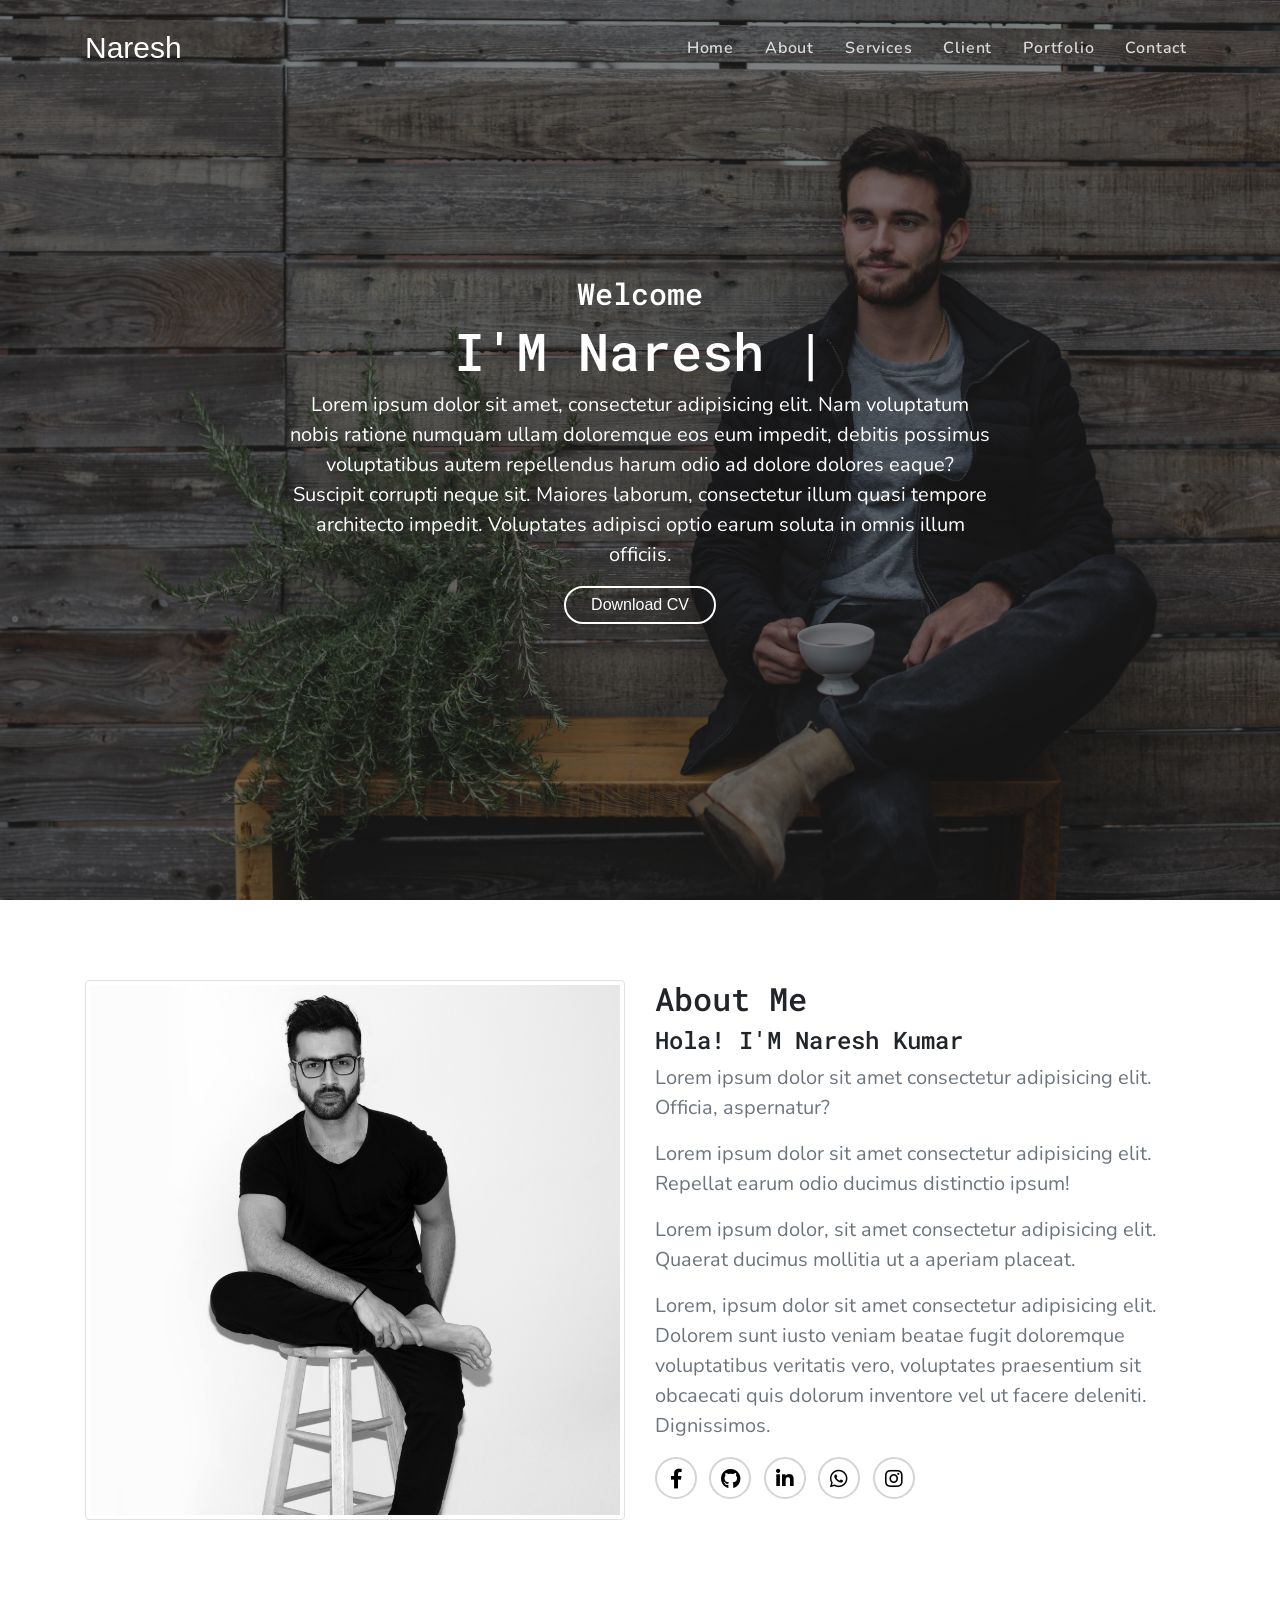
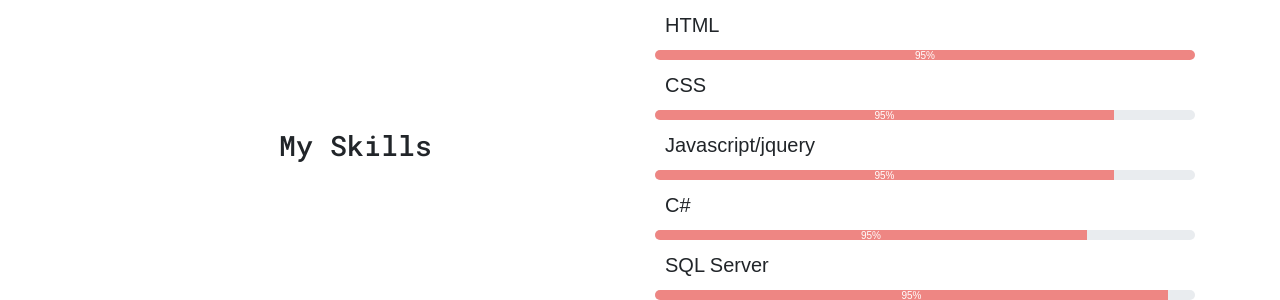
==== index.html @ 31cc8cf1 "Created index css and js added some navbar,content in it" ====
<!DOCTYPE html>
<html lang="en">
<head>
    <meta charset="UTF-8">
    <meta http-equiv="X-UA-Compatible" content="IE=edge">
    <meta name="viewport" content="width=device-width, initial-scale=1.0">
    
    <link rel="stylesheet" href="lib/bootstrap/css/bootstrap.min.css">
    <link rel="icon" href="img/portfolio icon-3.jpg">
    <link rel="stylesheet" href="css/style.css">
    <link rel="stylesheet" href="https://use.fontawesome.com/releases/v5.8.1/css/all.css" integrity="sha384-50oBUHEmvpQ+1lW4y57PTFmhCaXp0ML5d60M1M7uH2+nqUivzIebhndOJK28anvf" crossorigin="anonymous">
    <title>Portfolio-1</title>
</head>
<body>

    <nav class="navbar navbar-expand-md  sticky  fixed-top r-nav">
        <div class="container">
    
          <a class="navbar-brand animated fadeInLeft" href="#">Naresh</a>
          <button class="navbar-toggler" type="button" data-toggle="collapse" data-target="#navbarId" >
            <span><i class="fas fa-bars hamburger"></i></span>
          </button>
    
          <div class="collapse navbar-collapse" id="navbarId">
            <ul class="navbar-nav ml-auto">
              <li class="nav-item animated fadeInRight">
                <a class="nav-link" href="#home">Home <span class="sr-only">(current)</span></a>
              </li>
              <li class="nav-item animated fadeInRight">
                <a class="nav-link" href="#about">About</a>
              </li>
              <li class="nav-item animated fadeInRight">
                <a class="nav-link" href="#services">Services</a>
              </li>
              <li class="nav-item animated fadeInRight">
                <a class="nav-link" href="#testimony">Client</a>
              </li>
              <li class="nav-item animated fadeInRight">
                <a class="nav-link" href="#work">Portfolio</a>
              </li>
              <li class="nav-item animated fadeInRight">
                <a class="nav-link" href="#contact">Contact</a>
              </li>
            </ul>
          </div>
        </div>
      </nav>
<header id="home">
    <div class="container-fluid header-content">
        <div class="row">
            <div class="col text-center">
                <div class="content-box">
                    <h4>Welcome</h4>
                    <h1>I'M <span class="element"></span> </h1>
                    <p>Lorem ipsum dolor sit amet, consectetur adipisicing elit. Nam voluptatum nobis ratione numquam ullam doloremque eos eum impedit, debitis possimus voluptatibus autem repellendus harum odio ad dolore dolores eaque? Suscipit corrupti neque sit. Maiores laborum, consectetur illum quasi tempore architecto impedit. Voluptates adipisci optio earum soluta in omnis illum officiis.</p>
                    <a href="#" class="btn">Download CV</a>
                </div>

            </div>
        </div>
    </div>
</header>

<section class="about r-p" id="about">
    <div class="container">
        <div class="row">
            <div class="col-lg-6">
                <img src="img/profile.jpg" class="img-fluid img-thumbnail" alt="profile picture">
            </div>
            <div class="col-lg-6 mt-5 mt-lg-0">
                <h2>About Me</h2>
                <h4>Hola! I'M <span style="color:#e96f85"></span> Naresh Kumar</h4>
                <p>Lorem ipsum dolor sit amet consectetur adipisicing elit. Officia, aspernatur?</p>
                <p>Lorem ipsum dolor sit amet consectetur adipisicing elit. Repellat earum odio ducimus distinctio ipsum!</p>
                <p>Lorem ipsum dolor, sit amet consectetur adipisicing elit. Quaerat ducimus mollitia ut a aperiam placeat.</p>
                <p>Lorem, ipsum dolor sit amet consectetur adipisicing elit. Dolorem sunt iusto veniam beatae fugit doloremque voluptatibus veritatis vero, voluptates praesentium sit obcaecati quis dolorum inventore vel ut facere deleniti. Dignissimos.</p>
                <div><ul class="list-inline">
                    <li class="list-inline-item"><a href="#"><i class="fab fa-facebook-f"></i></a></li>
                    <li class="list-inline-item"><a href="#"><i class="fab fa-github"></i></a></li>
                    <li class="list-inline-item"><a href="#"><i class="fab fa-linkedin-in"></i></a></li>
                    <li class="list-inline-item"><a href="#"><i class="fab fa-whatsapp"></i></a></li>
                    <li class="list-inline-item"><a href="#"><i class="fab fa-instagram"></i></a></li>
                </ul></div>
            </div>
        </div>
    </div>
</section>

<section class="exp-class" id="exp-id">
    <div class="container">
        <div class="row">
            <div class="col-md-6 d-flex justify-content-center align-items-center">
                <h3 class="">My Skills</h3>
            </div>
            <div class="col-md-6">
                <label>HTML</label>
                <div class="progress">
                    <div class="progress-bar" role="progressbar" style="width:0%;" aria-valuenow="0" aria-valuemin="0" aria-valuemax="100">95%</div>
                </div>
                <label>CSS</label>
                <div class="progress">
                    <div class="progress-bar" role="progressbar" style="width:0%;" aria-valuenow="0" aria-valuemin="0" aria-valuemax="100">95%</div>
                </div>
                <label>Javascript/jquery</label>
                <div class="progress">
                    <div class="progress-bar" role="progressbar" style="width:0%;" aria-valuenow="0" aria-valuemin="0" aria-valuemax="100">95%</div>
                </div>
                <label>C#</label>
                <div class="progress">
                    <div class="progress-bar" role="progressbar" style="width:0%;" aria-valuenow="0" aria-valuemin="0" aria-valuemax="100">95%</div>
                </div>
                <label>SQL Server</label>
                <div class="progress">
                    <div class="progress-bar" role="progressbar" style="width:0%;" aria-valuenow="0" aria-valuemin="0" aria-valuemax="100">95%</div>
                </div>
            </div>
        </div>
    </div>
</section>

    <script src="lib/jquery-3.6.0.min.js"></script>
    <script src="lib/popper.min.js"></script>
    <script src="lib/bootstrap/js/bootstrap.min.js"></script>
    <script src="lib/typed.js"></script>
    <script src="lib/jquery.waypoints.min.js"></script>
    <script src="js/script.js"></script>
</body>
</html>
---- css/style.css ----
/* base rules */
@import url('https://fonts.googleapis.com/css2?family=Nunito:wght@300&family=Press+Start+2P&family=Quicksand:wght@300&family=Roboto+Mono:wght@100;200;400;500&display=swap');

/* universal selector */
* {
  margin: 0;
  padding: 0;
}

h1,
h2,
h3,
h4,
h5,
h6 {
  font-family: 'Roboto Mono', monospace;
}

p {
  font-family: 'Nunito', sans-serif;
  font-size: 20px;
  line-height: 30px;
  color: #6c757d;
}

.r-p{
    padding-top: 80px;
    padding-bottom: 80px;
}


/* Navigation */

nav.r-nav {
  background: transparent;
  padding: 20px 0;
  transition: 0.5s all;
}

nav .navbar-brand {
  font-size: 30px;
  color: white;
}

nav .navbar-nav li a {
  color: rgba(255, 255, 255, 0.8) !important;
  font-size: 16px;
  letter-spacing: 0.05em;
  font-weight: 600;
  font-family: 'Nunito', sans-serif;
}

nav .navbar-nav li{
    margin-left: 15px;
}

nav.r-nav.stickyadd{
    background: #fff !important;
    padding: 15px 0;
    box-shadow: 0 1px 8px 3px rgba(0,0,0,.5);
    transition:.5s all ease-in-out ;
}

nav.stickyadd .navbar-brand{
    color: #000;
    font-size: 40px;
    transition: .5s all;
}

nav.stickyadd .navbar-nav .nav-link{
    color: #000 !important;
}

.navbar .hamburger{
    color:#fff;

}

nav.stickyadd .hamburger{
    color: #000;
}

/* Header Section */

header{
    height: 100vh;
    width: 100%;
    background-image: linear-gradient(rgba(0,0,0,0.5),rgba(0,0,0,.5)),url('../img/background.jpg');
    background-repeat: no-repeat;
    background-size: cover;
    background-position: center;
}

.header-content{
    height: 100vh;
    display: flex;
    flex-direction: column;
    align-items: center;
    justify-content: center;
}

.content-box{
    max-width: 700px;
    color: #fff;

}

.content-box h4{
    font-size: 30px;
}

.content-box h1{
    font-size: 52px;
}

.content-box a{
    color: #fff;
    text-decoration: none;
    border: 2px solid white;
    border-radius: 20px;
    padding: 5px 25px;
}

.content-box a:hover{
    color: #000;
    background: #fff;
    transition: .5s all;
}

.content-box p{
    color: #fff;
}

/* About us */

.about li a{
    color: #000;
    display: inline-block;
    height: 42px;
    width: 42px;
    font-size: 20px;
    border: 2px solid #d4d4d4;
    border-radius: 50%;
    line-height: 40px;
    transition: .5s all;
    text-align: center;
}

.about li a:hover{
    color: #ee8683;
}

/* Experince Section */

.exp-class .progress{
height: 10px;
border-radius: 20px;
font-size: 10px;
}

.progress-bar{
    background-color: #ee8683 !important;
}

.exp-class label{
font-size: 20px;
margin: 10px;
}
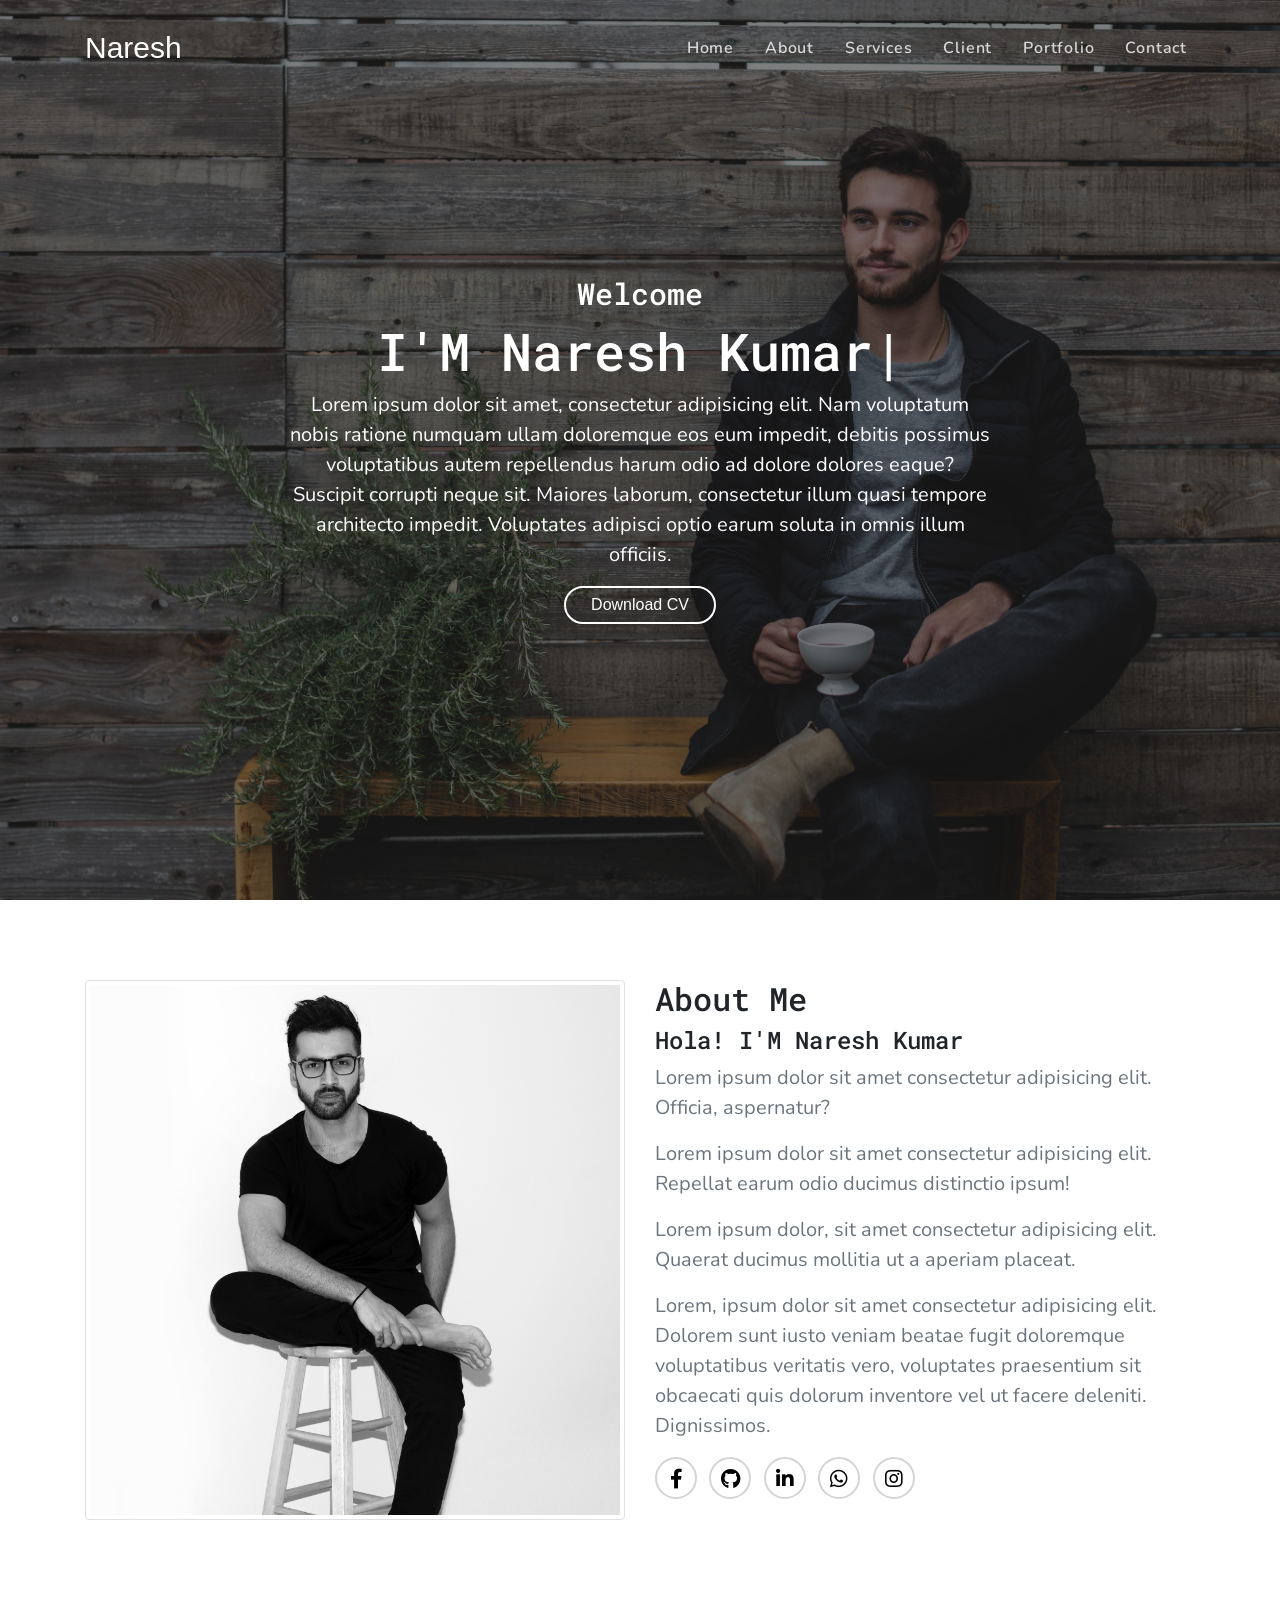
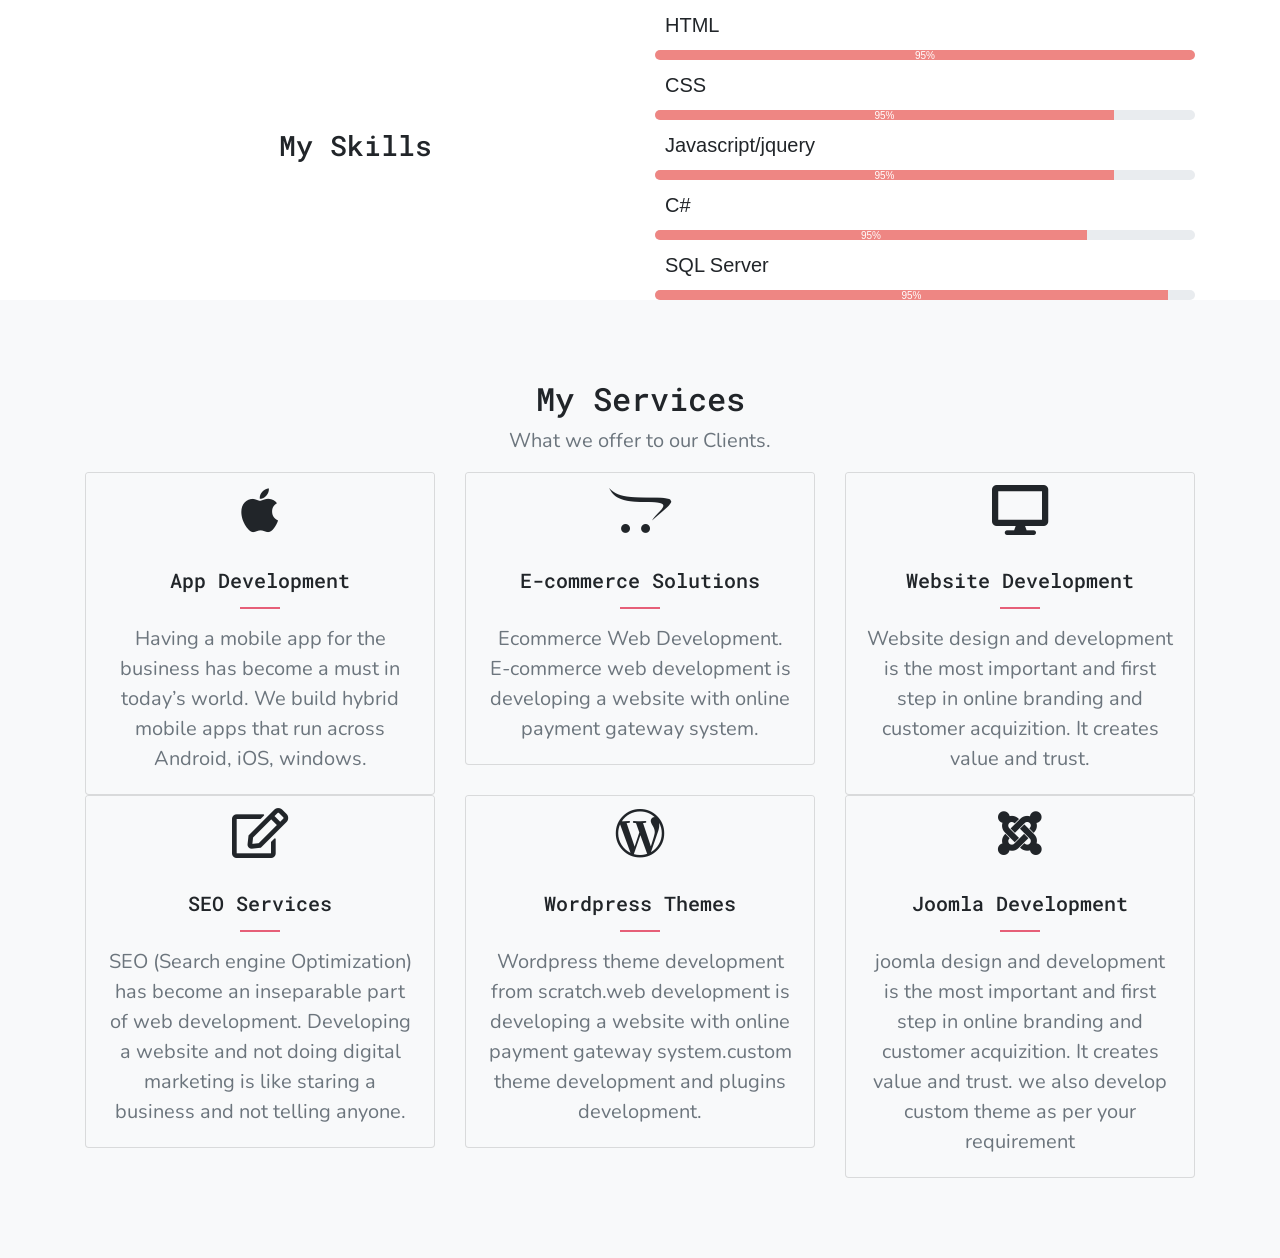
==== commit d92af174: "commiting changes to cards section" ====
--- a/index.html
+++ b/index.html
@@ -118,6 +118,119 @@
     </div>
 </section>
 
+<!-- Services -->
+
+<section class="services-class bg-sec r-p" id="services-id">
+    <div class="container text-center">
+        <div class="row">
+            <div class="col">
+                <div class="col">
+                    <h2>My Services</h2>
+                    <p>What we offer to our Clients.</p>
+                </div>
+            </div>
+        </div>
+
+    <!-- cards -->
+
+        <div class="row">
+            <div class="col-lg-4">
+                <div class="card">
+                    <div class="card-header">
+                        <i class="fab fa-apple"></i>
+                    </div>
+                    <div class="card-body">
+                        <h5 class="card-title">
+                            App Development
+                        </h5>
+                        <div class="service-border"></div>
+                            <p class="card-text">Having a mobile app for the business has become a must in today’s world. We build hybrid mobile apps that run across Android, iOS, windows.</p>
+                        
+                    </div>
+                </div>
+            </div>
+            <div class="col-lg-4">
+                <div class="card">
+                    <div class="card-header">
+                        <i class="fab fa-opencart"></i>
+                    </div>
+                    <div class="card-body">
+                        <h5 class="card-title">
+                            E-commerce Solutions
+                        </h5>
+                        <div class="service-border"></div>
+                            <p class="card-text">Ecommerce Web Development. E-commerce web development is developing a website with online payment gateway system. </p>
+                        
+                    </div>
+                </div>
+            </div>
+            <div class="col-lg-4">
+                <div class="card">
+                    <div class="card-header">
+                        <i class="fas fa-desktop"></i>
+                    </div>
+                    <div class="card-body">
+                        <h5 class="card-title">
+                            Website Development
+                        </h5>
+                        <div class="service-border"></div>
+                            <p class="card-text">Website design and development is the most important and first step in online branding and customer acquizition. It creates value and trust.</p>
+                        
+                    </div>
+                </div>
+            </div>
+        </div>
+
+        <div class="row">
+            <div class="col-lg-4">
+                <div class="card">
+                    <div class="card-header">
+                        <i class="far fa-edit"></i>
+                    </div>
+                    <div class="card-body">
+                        <h5 class="card-title">
+                            SEO Services
+                        </h5>
+                        <div class="service-border"> </div>
+                            <p class="card-text">SEO (Search engine Optimization) has become an inseparable part of web development. Developing a website and not doing digital marketing is like staring a business and not telling anyone.</p>
+                        
+                    </div>
+                </div>
+            </div>
+            <div class="col-lg-4">
+                <div class="card">
+                    <div class="card-header">
+                        <i class="fab fa-wordpress-simple"></i>
+                    </div>
+                    <div class="card-body">
+                        <h5 class="card-title">
+                            Wordpress Themes
+                        </h5>
+                        <div class="service-border"></div>
+                            <p class="card-text">Wordpress theme development from scratch.web development is developing a website with online payment gateway system.custom theme development and plugins development. </p>
+                        
+                    </div>
+                </div>
+            </div>
+            <div class="col-lg-4">
+                <div class="card">
+                    <div class="card-header">
+                        <i class="fab fa-joomla"></i>
+                    </div>
+                    <div class="card-body">
+                        <h5 class="card-title">
+                            Joomla Development
+                        </h5>
+                        <div class="service-border"></div>
+                            <p class="card-text">joomla design and development is the most important and first step in online branding and customer acquizition. It creates value and trust. we also develop custom theme as per your requirement</p>
+                        
+                    </div>
+                </div>
+            </div>
+        </div>
+    </div>
+</section>
+
     <script src="lib/jquery-3.6.0.min.js"></script>
     <script src="lib/popper.min.js"></script>
     <script src="lib/bootstrap/js/bootstrap.min.js"></script>
--- a/css/style.css
+++ b/css/style.css
@@ -26,6 +26,10 @@
 .r-p{
     padding-top: 80px;
     padding-bottom: 80px;
+}
+
+.bg-sec{
+    background: #f8f9fa;
 }
 
 
@@ -165,4 +169,25 @@
 .exp-class label{
 font-size: 20px;
 margin: 10px;
+}
+
+/* Service Section */
+
+.card,.card-header{
+    background-color: #f8f9fa !important;
+}
+
+.card-header{
+    border: none !important;
+}
+
+.services-class .card-header i{
+font-size: 50px;
+}
+
+.service-border{
+    height: 2px;
+    width: 40px;
+    margin: 15px auto;
+    background: #e65f78;
 }
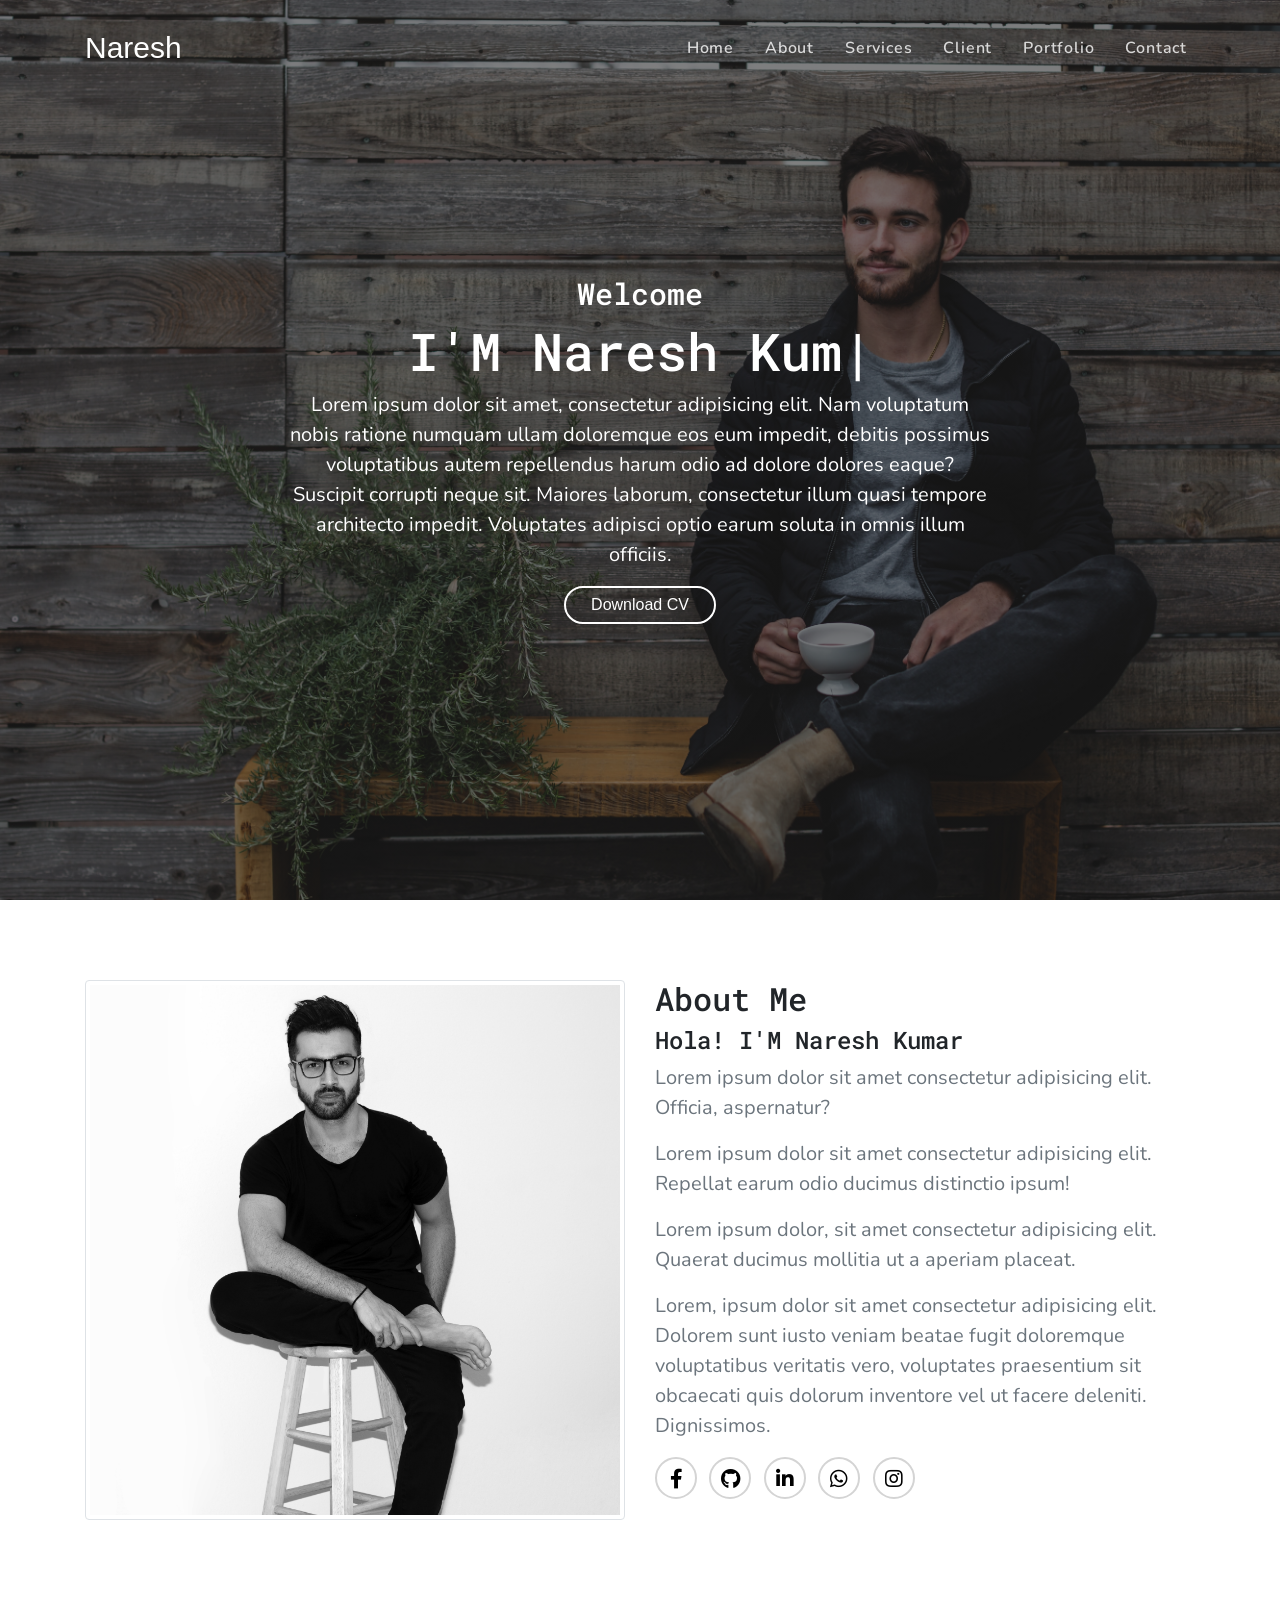
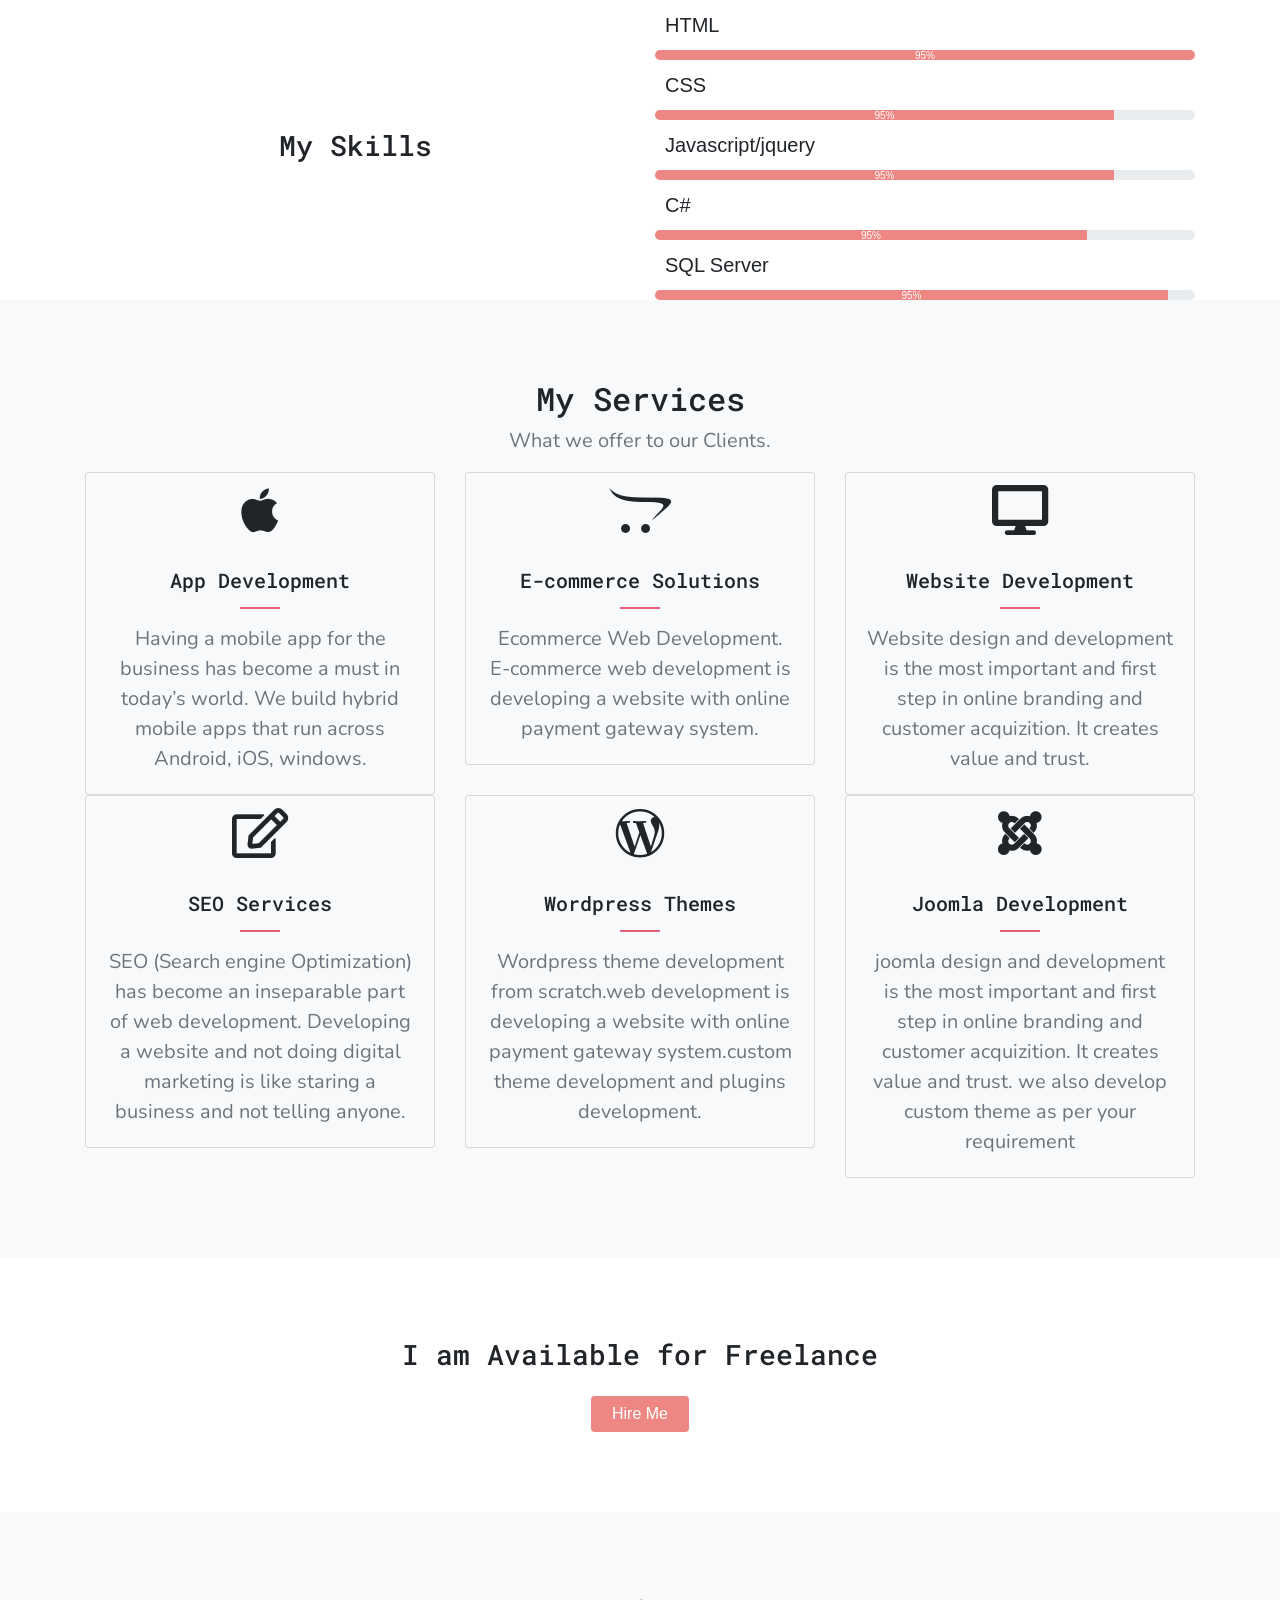
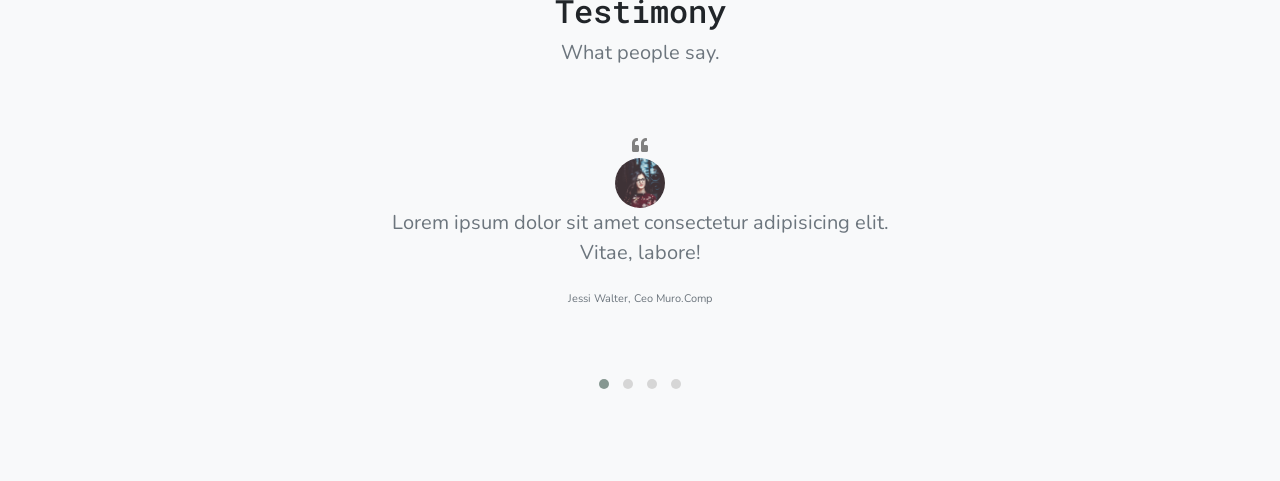
==== commit d4e6e1dd: "finished Testimonial Section" ====
--- a/index.html
+++ b/index.html
@@ -6,6 +6,8 @@
     <meta name="viewport" content="width=device-width, initial-scale=1.0">
     
     <link rel="stylesheet" href="lib/bootstrap/css/bootstrap.min.css">
+    <link rel="stylesheet" href="lib/owl.carousel.min.css">
+    <link rel="stylesheet" href="lib/owl.theme.default.min.css">
     <link rel="icon" href="img/portfolio icon-3.jpg">
     <link rel="stylesheet" href="css/style.css">
     <link rel="stylesheet" href="https://use.fontawesome.com/releases/v5.8.1/css/all.css" integrity="sha384-50oBUHEmvpQ+1lW4y57PTFmhCaXp0ML5d60M1M7uH2+nqUivzIebhndOJK28anvf" crossorigin="anonymous">
@@ -231,11 +233,85 @@
     </div>
 </section>
 
+<!-- Hire me..! -->
+
+ <section class="hire-me r-p" id="hire-id">
+     <div class="container text-center">
+         <div class="row">
+             <div class="col">
+                 <h3 class="mb-4">I am Available for Freelance</h3>
+                 <a href="#" class="btn r-btn">Hire Me</a>
+             </div>
+         </div>
+     </div>
+ </section>
+
+<!-- Testimony Section -->
+
+<section class="testimony-class r-p bg-sec" id="testimony-id">
+<div class="container text-center">
+    <div class="row">
+        <div class="col">
+            <h2>Testimony</h2>
+            <p>What people say.</p>
+        </div>
+    </div>
+    <div class="row">
+        <div class="col">
+            <div class="owl-carousel owl-theme">
+                <div class="item">
+                    <div class="text-center test-item">
+                        <i class="fas fa-quote-left"></i>
+                        <div class=""><img src="img/t1.jpg"
+                            class="mx-auto rounded-circle test-img" alt=""></div>
+                            <p class="text-muted">Lorem ipsum dolor sit amet consectetur adipisicing elit. Vitae, labore!</p>
+                            <p class="test-name">Jessi Walter, Ceo Muro.Comp</p>
+                    </div>
+                </div>
+
+                <div class="item">
+                    <div class="text-center test-item">
+                        <i class="fas fa-quote-left"></i>
+                        <div class=""><img src="img/t2.jpg"
+                            class="mx-auto rounded-circle test-img" alt=""></div>
+                            <p class="text-muted">Lorem ipsum dolor sit amet consectetur adipisicing elit. Vitae, labore!</p>
+                            <p class="test-name">Jessi Walter, Ceo Muro.Comp</p>
+                    </div>
+                </div>
+
+                <div class="item">
+                    <div class="text-center test-item">
+                        <i class="fas fa-quote-left"></i>
+                        <div class=""><img src="img/t3.jpeg"
+                            class="mx-auto rounded-circle test-img" alt=""></div>
+                            <p class="text-muted">Lorem ipsum dolor sit amet consectetur adipisicing elit. Vitae, labore!</p>
+                            <p class="test-name">Jessi Walter, Ceo Muro.Comp</p>
+                    </div>
+                </div>
+
+                <div class="item">
+                    <div class="text-center test-item">
+                        <i class="fas fa-quote-left"></i>
+                        <div class=""><img src="img/t4.jpg"
+                            class="mx-auto rounded-circle test-img" alt=""></div>
+                            <p class="text-muted">Lorem ipsum dolor sit amet consectetur adipisicing elit. Vitae, labore!</p>
+                            <p class="test-name">Jessi Walter, Ceo Muro.Comp</p>
+                    </div>
+                </div>
+            </div>
+        </div>
+    </div>
+</div>
+</section>
+
+<!-- js and Jquery section -->
     <script src="lib/jquery-3.6.0.min.js"></script>
     <script src="lib/popper.min.js"></script>
     <script src="lib/bootstrap/js/bootstrap.min.js"></script>
     <script src="lib/typed.js"></script>
+    <script src="lib/owl.carousel.min.js"></script>
     <script src="lib/jquery.waypoints.min.js"></script>
+    <script src="lib/jquery.filterizr.min.js"></script>
     <script src="js/script.js"></script>
 </body>
 </html>
--- a/css/style.css
+++ b/css/style.css
@@ -23,15 +23,20 @@
   color: #6c757d;
 }
 
-.r-p{
-    padding-top: 80px;
-    padding-bottom: 80px;
-}
-
-.bg-sec{
-    background: #f8f9fa;
-}
-
+.r-p {
+  padding-top: 80px;
+  padding-bottom: 80px;
+}
+
+.bg-sec {
+  background: #f8f9fa;
+}
+
+.r-btn {
+  padding: 5px 20px;
+  background-color: #ee8683 !important;
+  color: white !important;
+}
 
 /* Navigation */
 
@@ -54,140 +59,167 @@
   font-family: 'Nunito', sans-serif;
 }
 
-nav .navbar-nav li{
-    margin-left: 15px;
-}
-
-nav.r-nav.stickyadd{
-    background: #fff !important;
-    padding: 15px 0;
-    box-shadow: 0 1px 8px 3px rgba(0,0,0,.5);
-    transition:.5s all ease-in-out ;
-}
-
-nav.stickyadd .navbar-brand{
-    color: #000;
-    font-size: 40px;
-    transition: .5s all;
-}
-
-nav.stickyadd .navbar-nav .nav-link{
-    color: #000 !important;
-}
-
-.navbar .hamburger{
-    color:#fff;
-
-}
-
-nav.stickyadd .hamburger{
-    color: #000;
+nav .navbar-nav li {
+  margin-left: 15px;
+}
+
+nav.r-nav.stickyadd {
+  background: #fff !important;
+  padding: 15px 0;
+  box-shadow: 0 1px 8px 3px rgba(0, 0, 0, 0.5);
+  transition: 0.5s all ease-in-out;
+}
+
+nav.stickyadd .navbar-brand {
+  color: #000;
+  font-size: 40px;
+  transition: 0.5s all;
+}
+
+nav.stickyadd .navbar-nav .nav-link {
+  color: #000 !important;
+}
+
+.navbar .hamburger {
+  color: #fff;
+}
+
+nav.stickyadd .hamburger {
+  color: #000;
 }
 
 /* Header Section */
 
-header{
-    height: 100vh;
-    width: 100%;
-    background-image: linear-gradient(rgba(0,0,0,0.5),rgba(0,0,0,.5)),url('../img/background.jpg');
-    background-repeat: no-repeat;
-    background-size: cover;
-    background-position: center;
-}
-
-.header-content{
-    height: 100vh;
-    display: flex;
-    flex-direction: column;
-    align-items: center;
-    justify-content: center;
-}
-
-.content-box{
-    max-width: 700px;
-    color: #fff;
-
-}
-
-.content-box h4{
-    font-size: 30px;
-}
-
-.content-box h1{
-    font-size: 52px;
-}
-
-.content-box a{
-    color: #fff;
-    text-decoration: none;
-    border: 2px solid white;
-    border-radius: 20px;
-    padding: 5px 25px;
-}
-
-.content-box a:hover{
-    color: #000;
-    background: #fff;
-    transition: .5s all;
-}
-
-.content-box p{
-    color: #fff;
+header {
+  height: 100vh;
+  width: 100%;
+  background-image: linear-gradient(rgba(0, 0, 0, 0.5), rgba(0, 0, 0, 0.5)),
+    url('../img/background.jpg');
+  background-repeat: no-repeat;
+  background-size: cover;
+  background-position: center;
+}
+
+.header-content {
+  height: 100vh;
+  display: flex;
+  flex-direction: column;
+  align-items: center;
+  justify-content: center;
+}
+
+.content-box {
+  max-width: 700px;
+  color: #fff;
+}
+
+.content-box h4 {
+  font-size: 30px;
+}
+
+.content-box h1 {
+  font-size: 52px;
+}
+
+.content-box a {
+  color: #fff;
+  text-decoration: none;
+  border: 2px solid white;
+  border-radius: 20px;
+  padding: 5px 25px;
+}
+
+.content-box a:hover {
+  color: #000;
+  background: #fff;
+  transition: 0.5s all;
+}
+
+.content-box p {
+  color: #fff;
 }
 
 /* About us */
 
-.about li a{
-    color: #000;
-    display: inline-block;
-    height: 42px;
-    width: 42px;
-    font-size: 20px;
-    border: 2px solid #d4d4d4;
-    border-radius: 50%;
-    line-height: 40px;
-    transition: .5s all;
-    text-align: center;
-}
-
-.about li a:hover{
-    color: #ee8683;
+.about li a {
+  color: #000;
+  display: inline-block;
+  height: 42px;
+  width: 42px;
+  font-size: 20px;
+  border: 2px solid #d4d4d4;
+  border-radius: 50%;
+  line-height: 40px;
+  transition: 0.5s all;
+  text-align: center;
+}
+
+.about li a:hover {
+  color: #ee8683;
 }
 
 /* Experince Section */
 
-.exp-class .progress{
-height: 10px;
-border-radius: 20px;
-font-size: 10px;
-}
-
-.progress-bar{
-    background-color: #ee8683 !important;
-}
-
-.exp-class label{
-font-size: 20px;
-margin: 10px;
+.exp-class .progress {
+  height: 10px;
+  border-radius: 20px;
+  font-size: 10px;
+}
+
+.progress-bar {
+  background-color: #ee8683 !important;
+}
+
+.exp-class label {
+  font-size: 20px;
+  margin: 10px;
 }
 
 /* Service Section */
 
-.card,.card-header{
-    background-color: #f8f9fa !important;
-}
-
-.card-header{
-    border: none !important;
-}
-
-.services-class .card-header i{
-font-size: 50px;
-}
-
-.service-border{
-    height: 2px;
-    width: 40px;
-    margin: 15px auto;
-    background: #e65f78;
-}+.card,
+.card-header {
+  background-color: #f8f9fa !important;
+}
+
+.card-header {
+  border: none !important;
+}
+
+.services-class .card-header i {
+  font-size: 50px;
+}
+
+.service-border {
+  height: 2px;
+  width: 40px;
+  margin: 15px auto;
+  background: #e65f78;
+}
+
+/* Testimony */
+
+.testimony-class .test-item {
+  max-width: 500px;
+  margin: 50px auto;
+}
+
+.testimony-class .test-item .test-img {
+  width: 50px;
+  height: 50px;
+  object-fit: cover;
+}
+
+.testimony-class .test-item i {
+  color: grey;
+}
+
+.test-item p.test-name {
+  font-size: 11px;
+}
+
+.owl-carousel .owl-nav button.owl-next,
+.owl-carousel .owl-nav button.owl-prev,
+.owl-carousel button.owl-dot {
+  outline: none;
+}
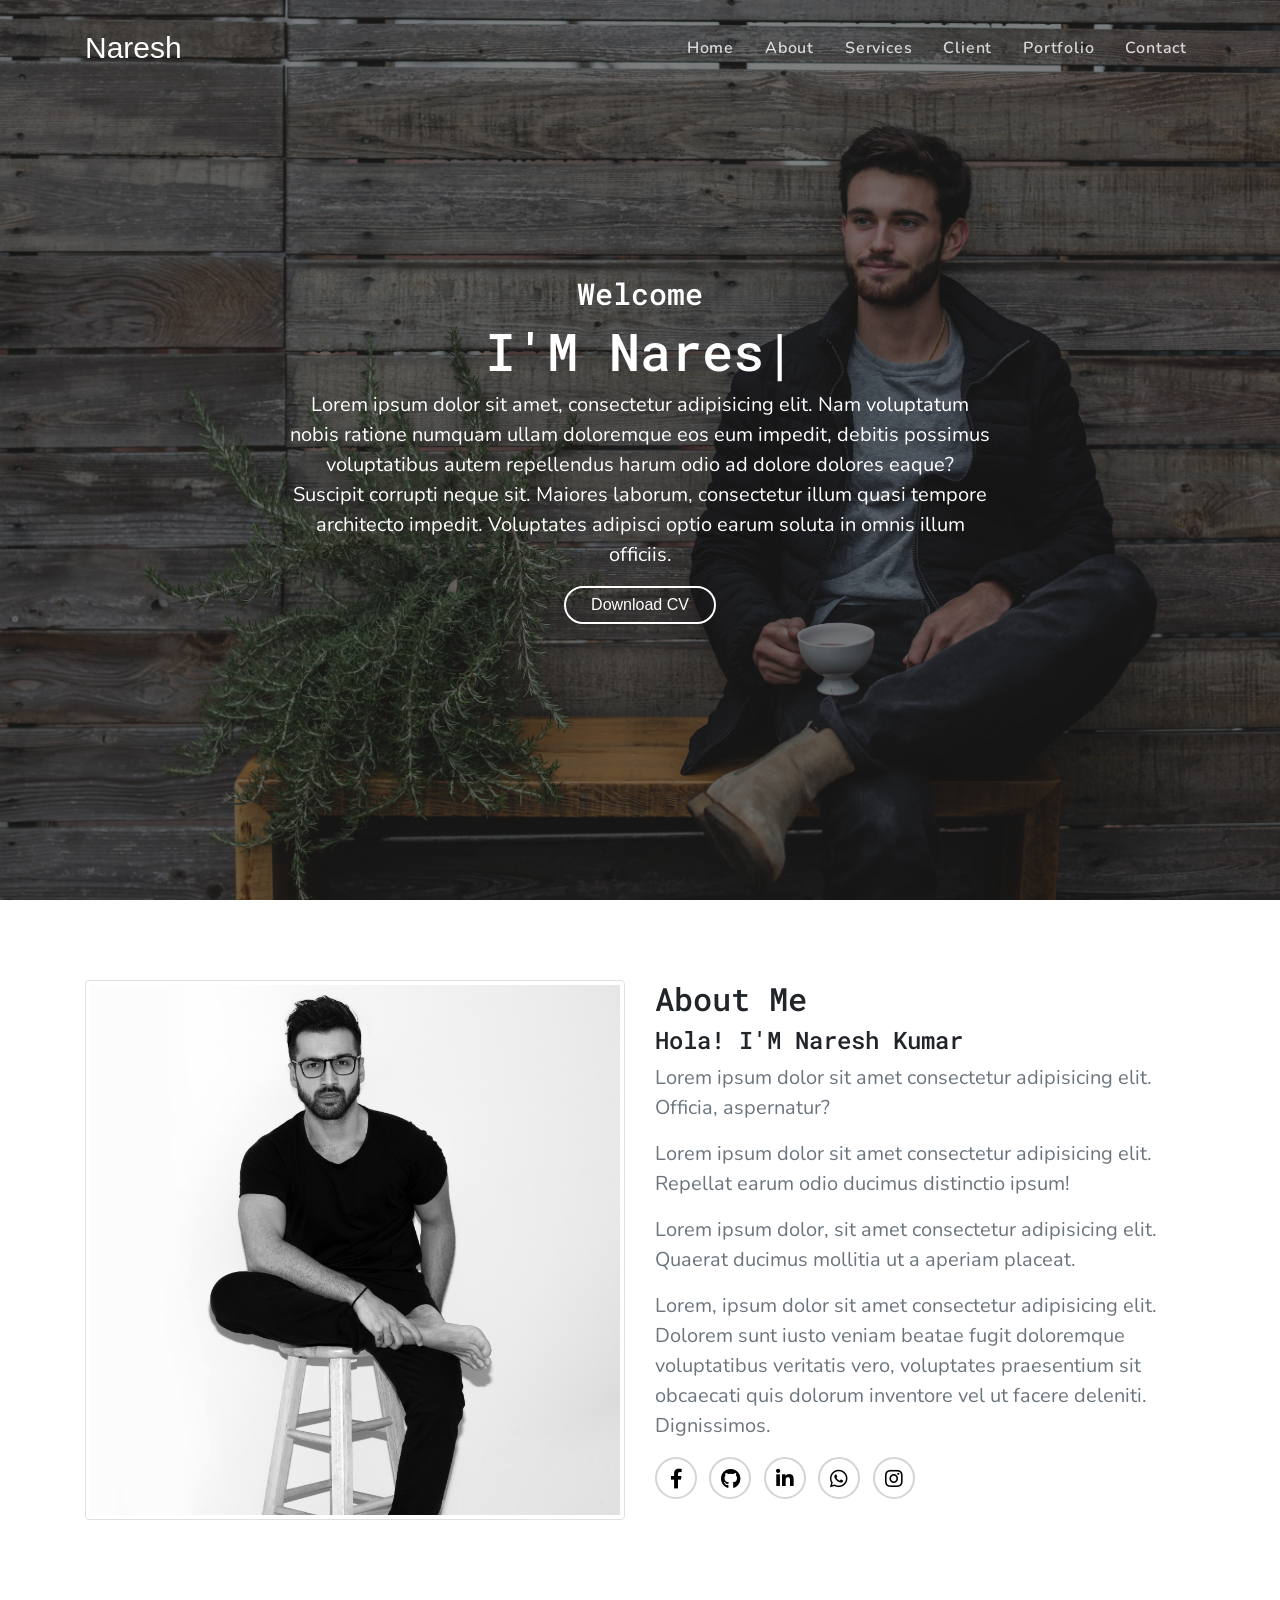
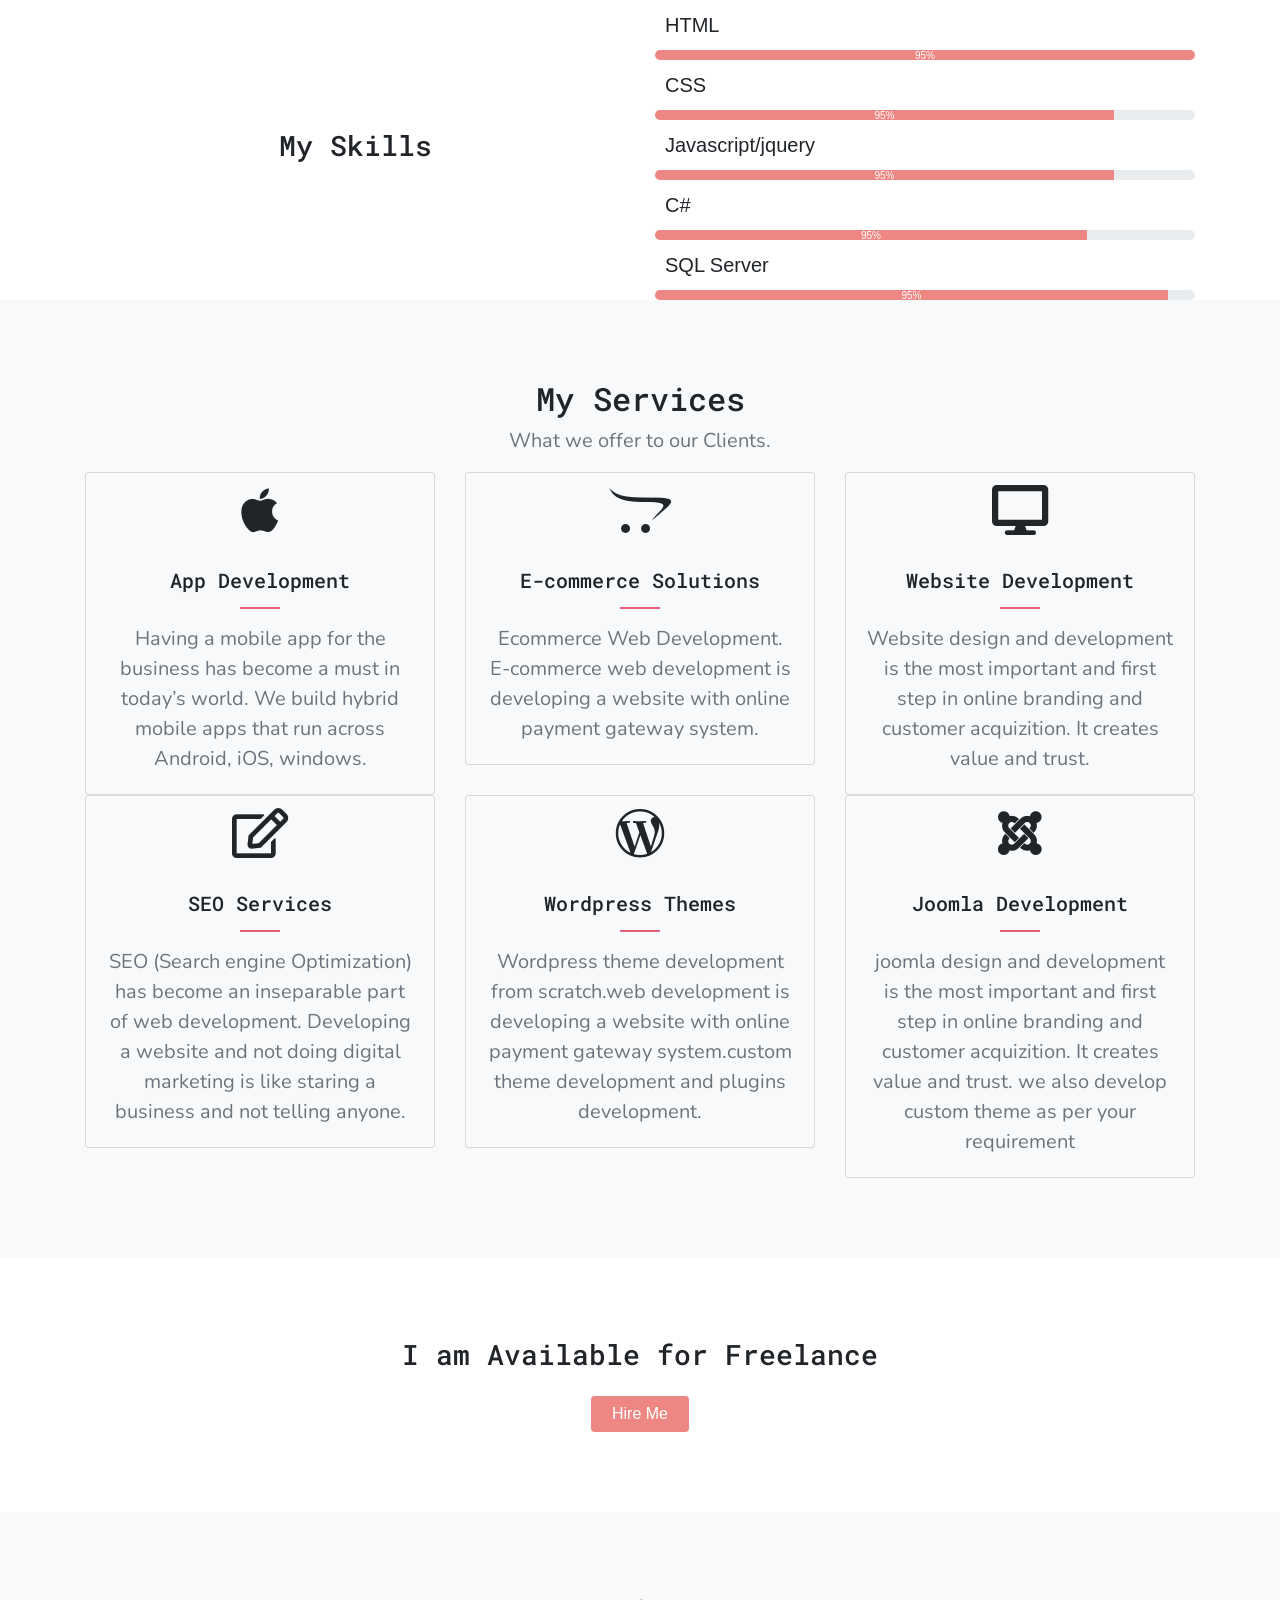
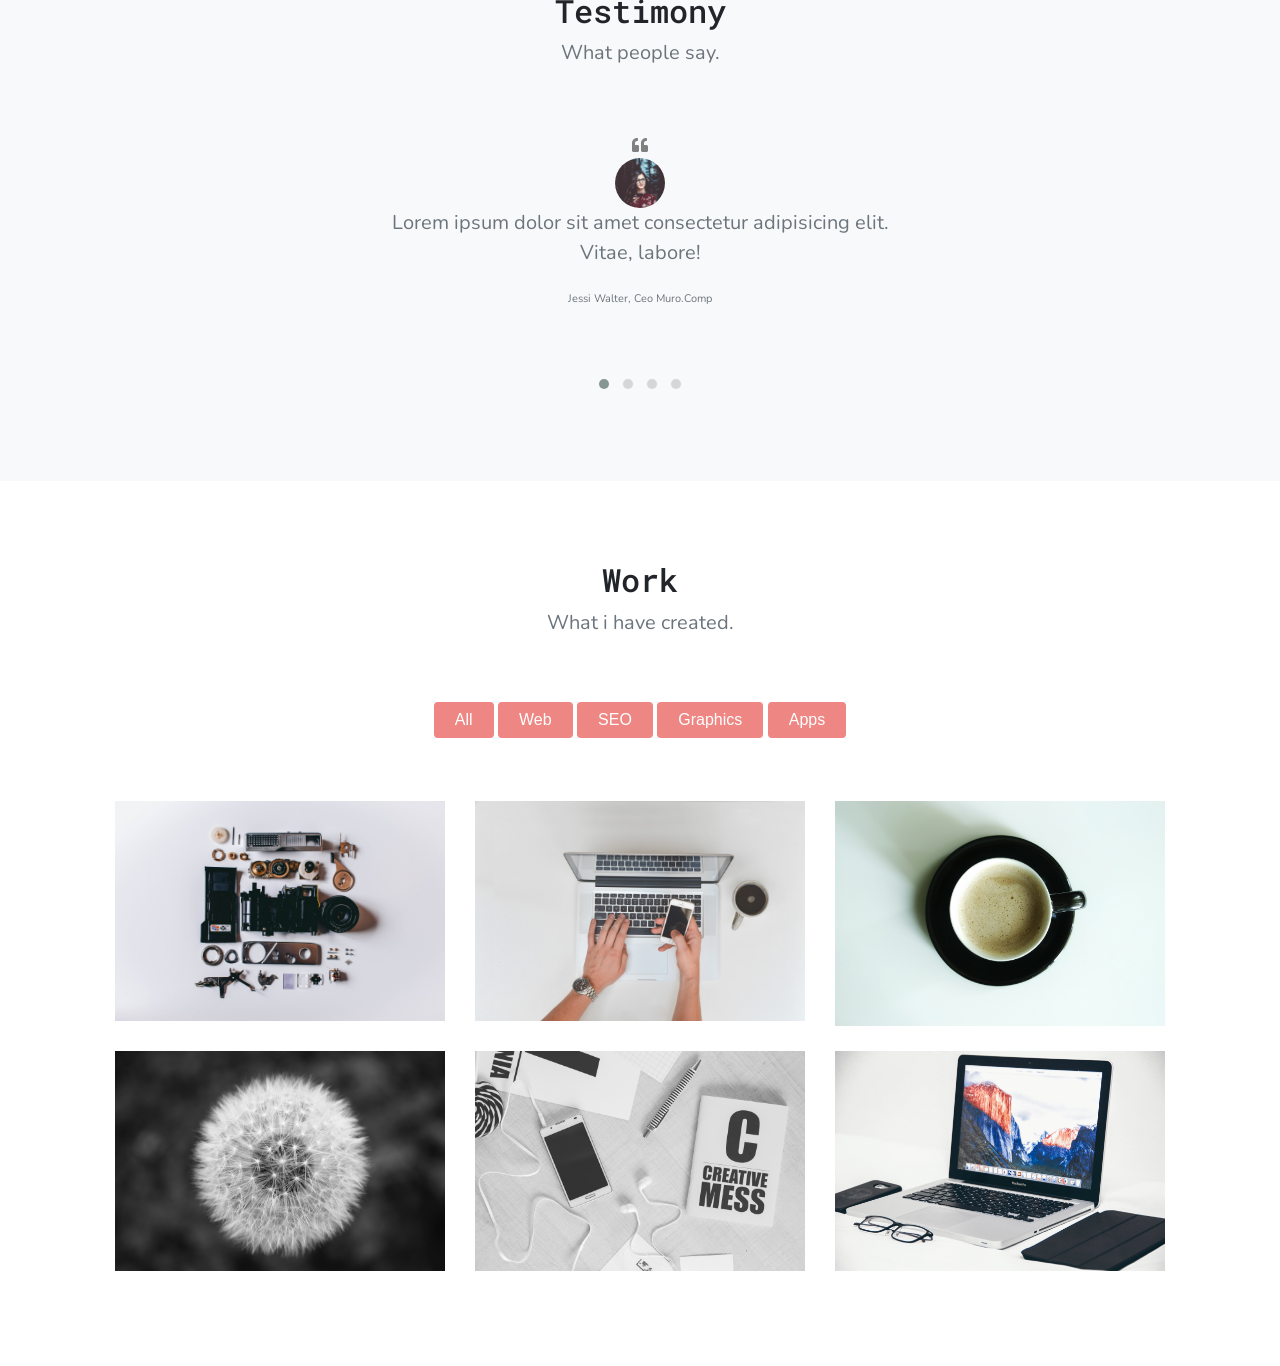
==== commit 7e0c2326: "adding Filterz js to the Work Section down there for filtering works i have created" ====
--- a/index.html
+++ b/index.html
@@ -304,6 +304,62 @@
 </div>
 </section>
 
+<!-- Work with img gallery-->
+
+<section class="work r-p">
+    <div class="container text-center">
+        <div class="row">
+            <div class="col mb-5">
+                <h2>Work</h2>
+                <p>What i have created.</p>
+            </div>
+        </div>
+        <div class="row">
+            <div class="col-xs-12 mx-auto mb-5">
+                <button class="btn r-btn" data-filter="all">All</button>
+                <button class="btn r-btn" data-filter="1">Web</button>
+                <button class="btn r-btn" data-filter="2">SEO</button>
+                <button class="btn r-btn" data-filter="3">Graphics</button>
+                <button class="btn r-btn" data-filter="4">Apps</button>
+            </div>
+        </div>
+        <div class="container">
+            <div class="row filter-container mx-auto">
+                <div class="col-xs-6 col-sm-4 col-md-4 filtr-item card-wrapper" data-category="1,2">
+                    <div>
+                        <img src="img/w1.jpg" class="img-fluid" alt="">
+                    </div>
+                </div>
+                <div class="col-xs-6 col-sm-4 col-md-4 filtr-item card-wrapper" data-category="4,2">
+                    <div>
+                        <img src="img/w2.jpg" class="img-fluid" alt="">
+                    </div>
+                </div>
+                <div class="col-xs-6 col-sm-4 col-md-4 filtr-item card-wrapper" data-category="1,4,2">
+                    <div>
+                        <img src="img/w8.jpg" class="img-fluid" alt="">
+                    </div>
+                </div>
+                <div class="col-xs-6 col-sm-4 col-md-4 filtr-item card-wrapper" data-category="4,3,2">
+                    <div>
+                        <img src="img/w6.jpg" class="img-fluid" alt="">
+                    </div>
+                </div>
+                <div class="col-xs-6 col-sm-4 col-md-4 filtr-item card-wrapper" data-category="1,4,2">
+                    <div>
+                        <img src="img/w5.jpg" class="img-fluid" alt="">
+                    </div>
+                </div>
+                <div class="col-xs-6 col-sm-4 col-md-4 filtr-item card-wrapper" data-category="1,3">
+                    <div>
+                        <img src="img/w7.jpg" class="img-fluid" alt="">
+                    </div>
+                </div>
+            </div>
+        </div>
+    </div>
+</section>
+
 <!-- js and Jquery section -->
     <script src="lib/jquery-3.6.0.min.js"></script>
     <script src="lib/popper.min.js"></script>
--- a/css/style.css
+++ b/css/style.css
@@ -223,3 +223,10 @@
 .owl-carousel button.owl-dot {
   outline: none;
 }
+
+/* Work carousel card-wrapper */
+
+.work .card-wrapper{
+    padding-top: 15px;
+    padding-bottom: 15px;
+}
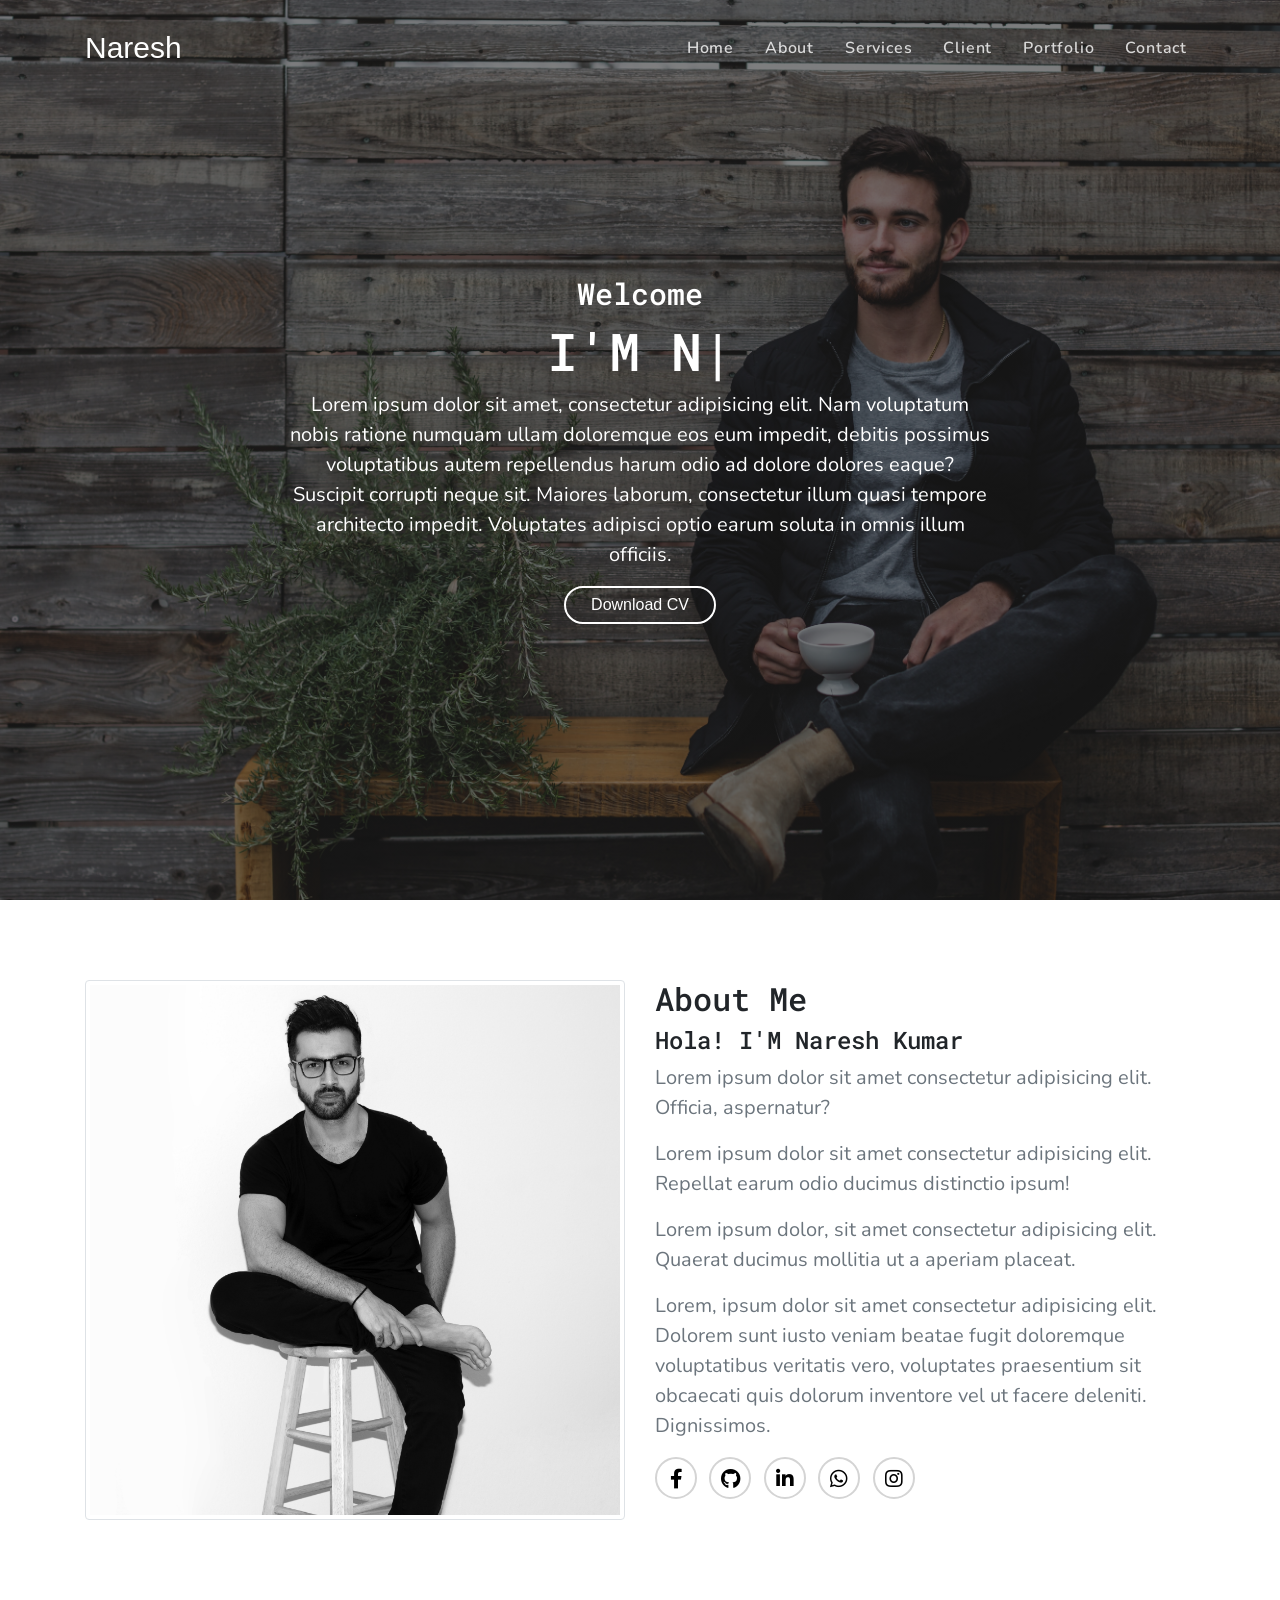
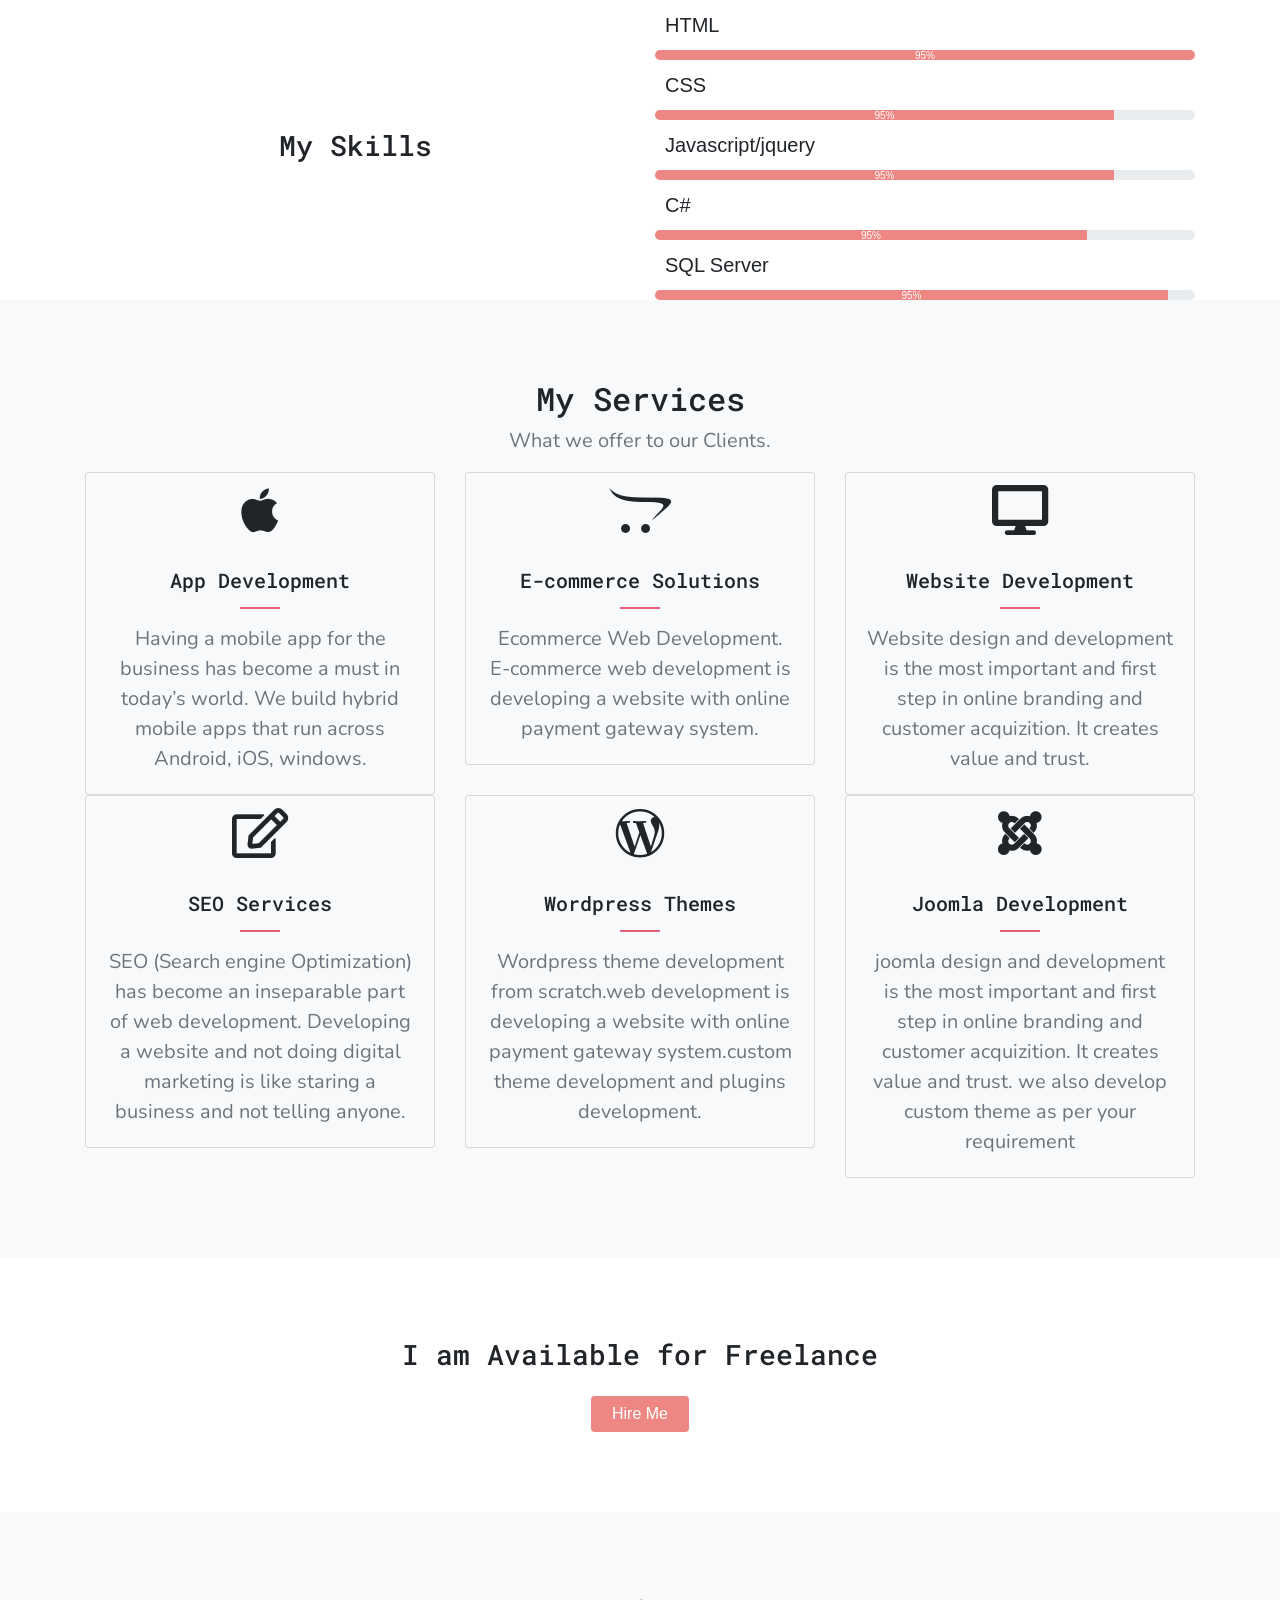
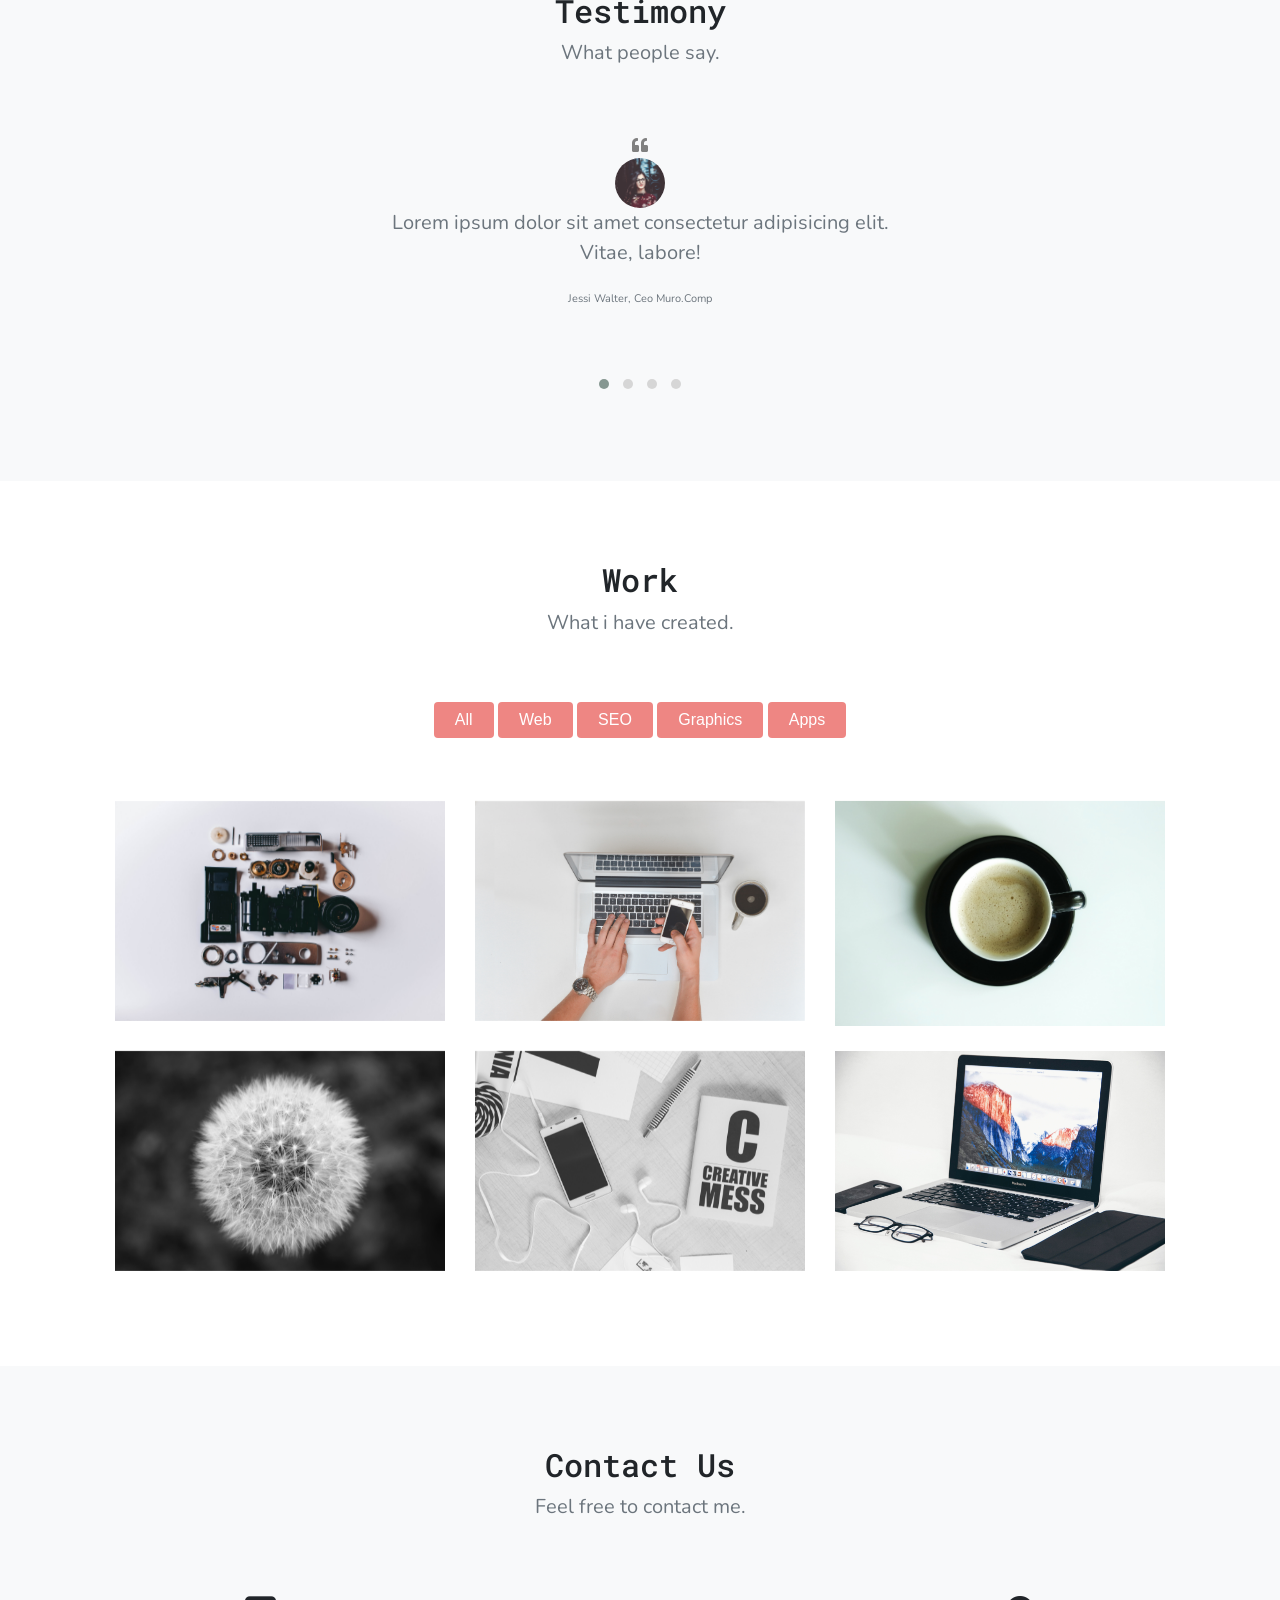
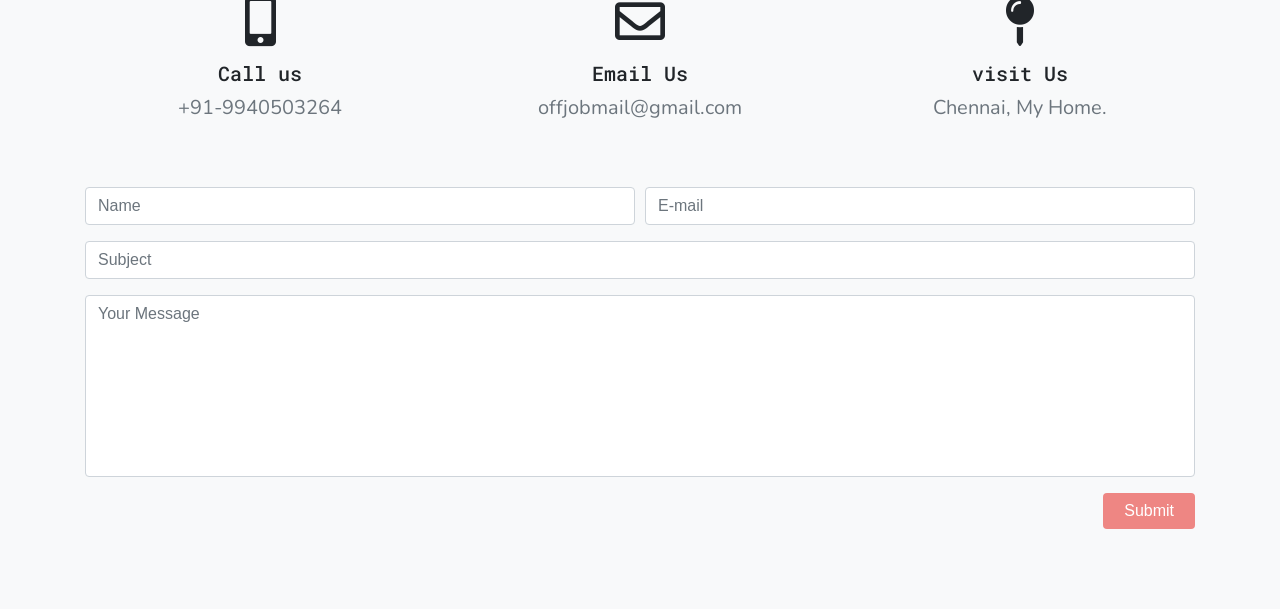
==== commit 5c0d1452: "Created Form page section in the last, Confused with these Div's" ====
--- a/index.html
+++ b/index.html
@@ -360,6 +360,71 @@
     </div>
 </section>
 
+<!-- Contact Section -->
+
+<section class="contact r-p bg-sec">
+    <div class="container text-center">
+        <div class="row">
+            <div class="col">
+                <h2>Contact Us</h2>
+                <p>Feel free to contact me.</p>
+            </div>
+        </div>
+        <div class="row mt-5">
+            <div class="col-md-4">
+                <div class="r-icon">
+                    <i class="fas fa-mobile-alt"></i>
+                    <div class="text-center">
+                        <h5>Call us</h5>
+                        <p>+91-9940503264</p>
+                    </div>
+                </div>
+            </div>
+            <div class="col-md-4">
+                <div class="r-icon">
+                    <i class="far fa-envelope"></i>
+                    <div class="text-center">
+                        <h5>Email Us</h5>
+                        <p>offjobmail@gmail.com</p>
+                    </div>
+                </div>
+            </div>
+            <div class="col-md-4">
+                <div class="r-icon">
+                    <i class="fas fa-map-pin"></i>
+                    <div class="text-center">
+                        <h5>visit Us</h5>
+                        <p>Chennai, My Home.</p>
+                    </div>
+                </div>
+            </div>
+        </div>
+
+            <div class="row mt-5">
+                <div class="col">
+                    <form>
+                        <div class="form-row">
+                            <div class="form-group col-md-6">
+                                <input type="text" class="form-control" placeholder="Name" required>
+                            </div>
+                            <div class="form-group col-md-6">
+                               <input type="email" class="form-control" placeholder="E-mail" required> 
+                            </div>
+                        </div>
+                        <div class="form-group">
+                            <input type="text" class="form-control" placeholder="Subject" required>
+                        </div>
+                        <div class="form-group">
+                            <textarea class="form-control"  rows="7" placeholder="Your Message" title="Enter your Thoughts here" style="resize: none;"></textarea>
+                        </div>
+                        <button type="submit" class="btn r-btn float-right">Submit</button>
+                    </form>
+                </div>
+            </div>
+        
+    </div>
+</section>
+
 <!-- js and Jquery section -->
     <script src="lib/jquery-3.6.0.min.js"></script>
     <script src="lib/popper.min.js"></script>
--- a/css/style.css
+++ b/css/style.css
@@ -230,3 +230,10 @@
     padding-top: 15px;
     padding-bottom: 15px;
 }
+
+/* Contact-us */
+
+.contact .r-icon{
+    font-size: 50px;
+    text-align: center;
+}
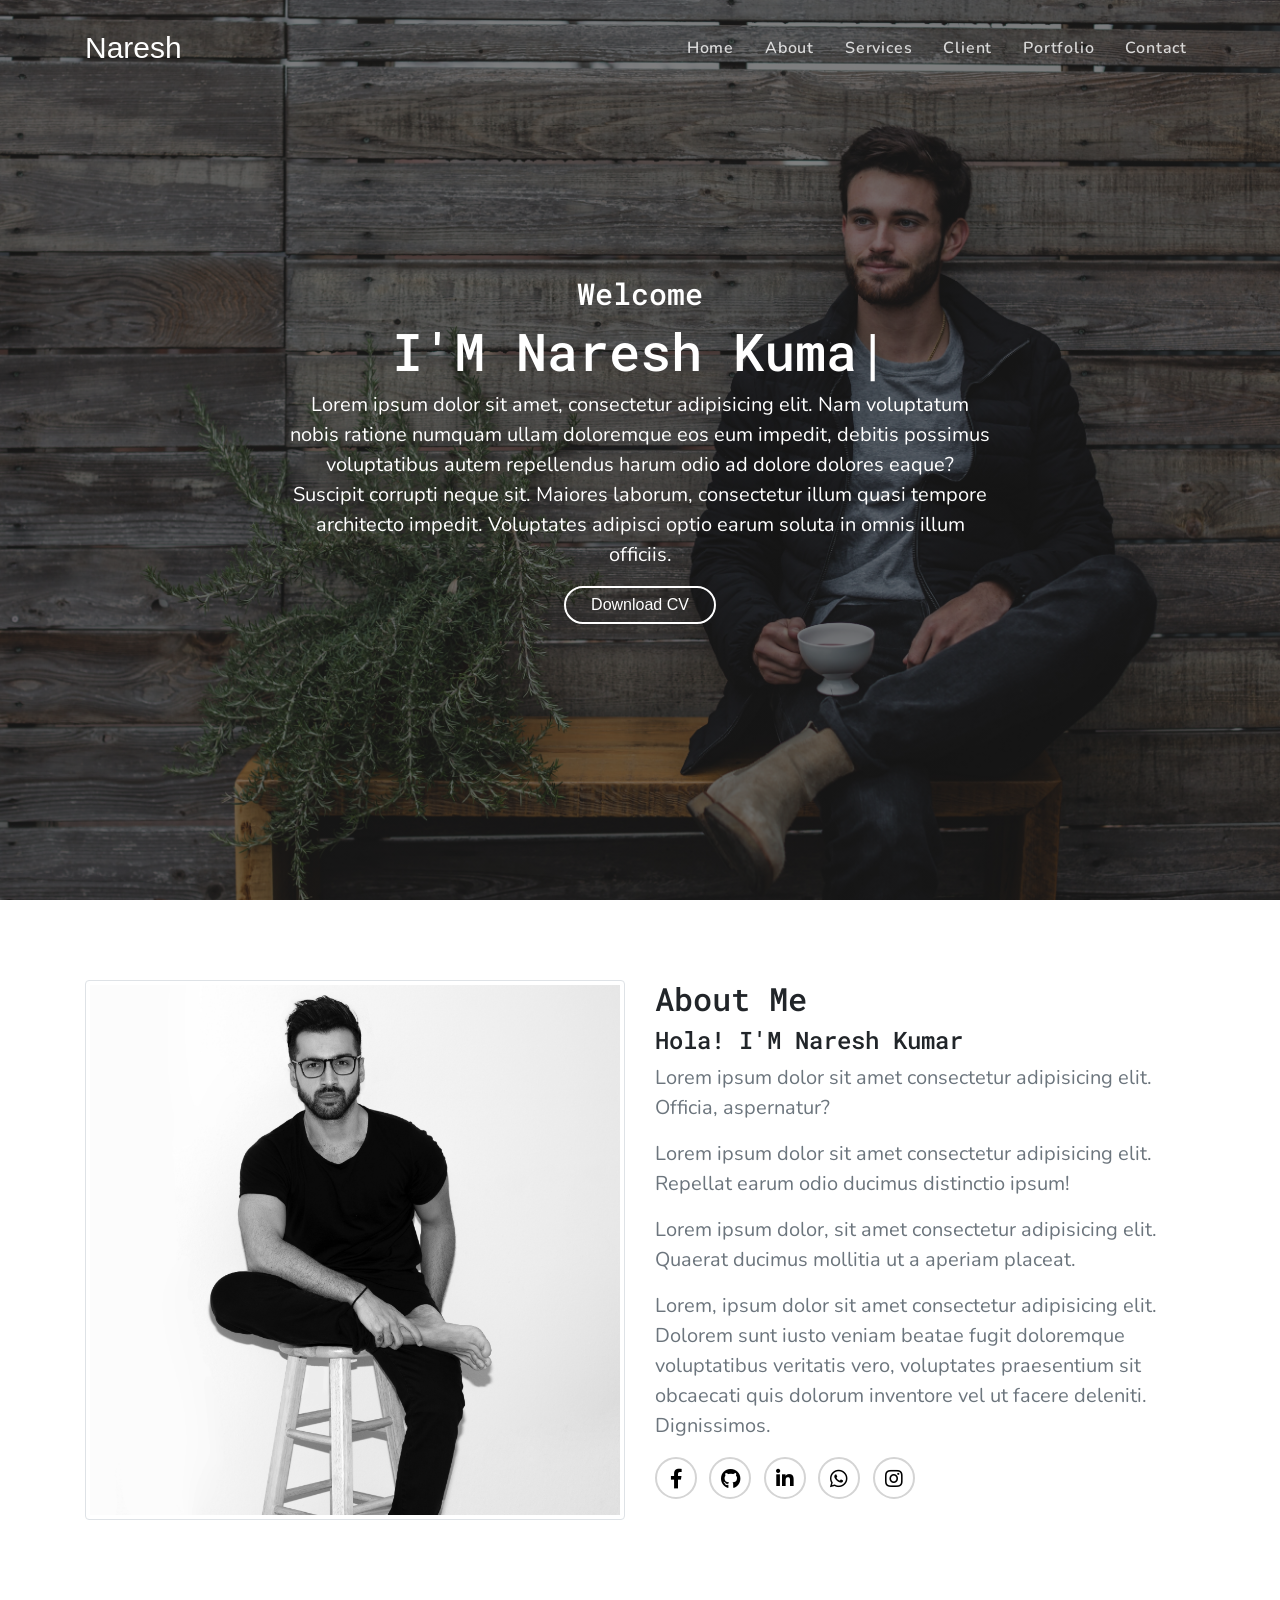
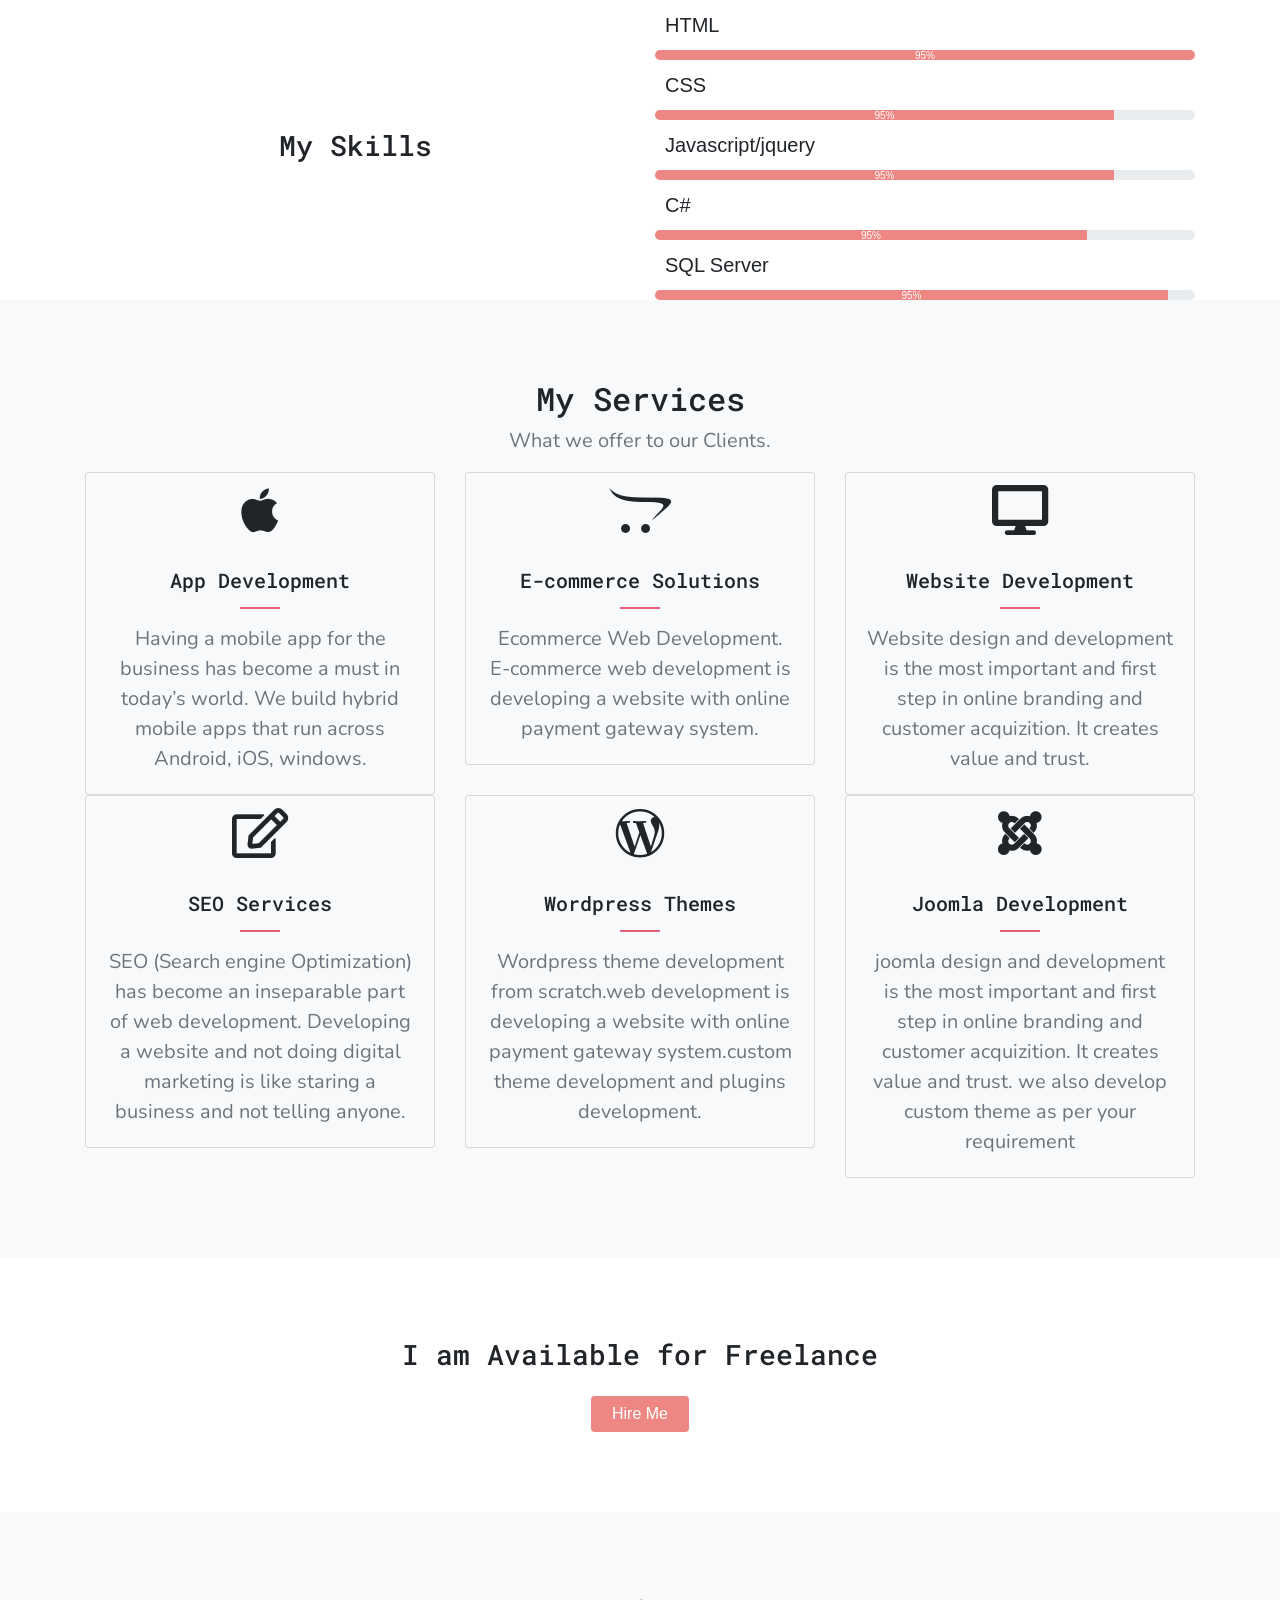
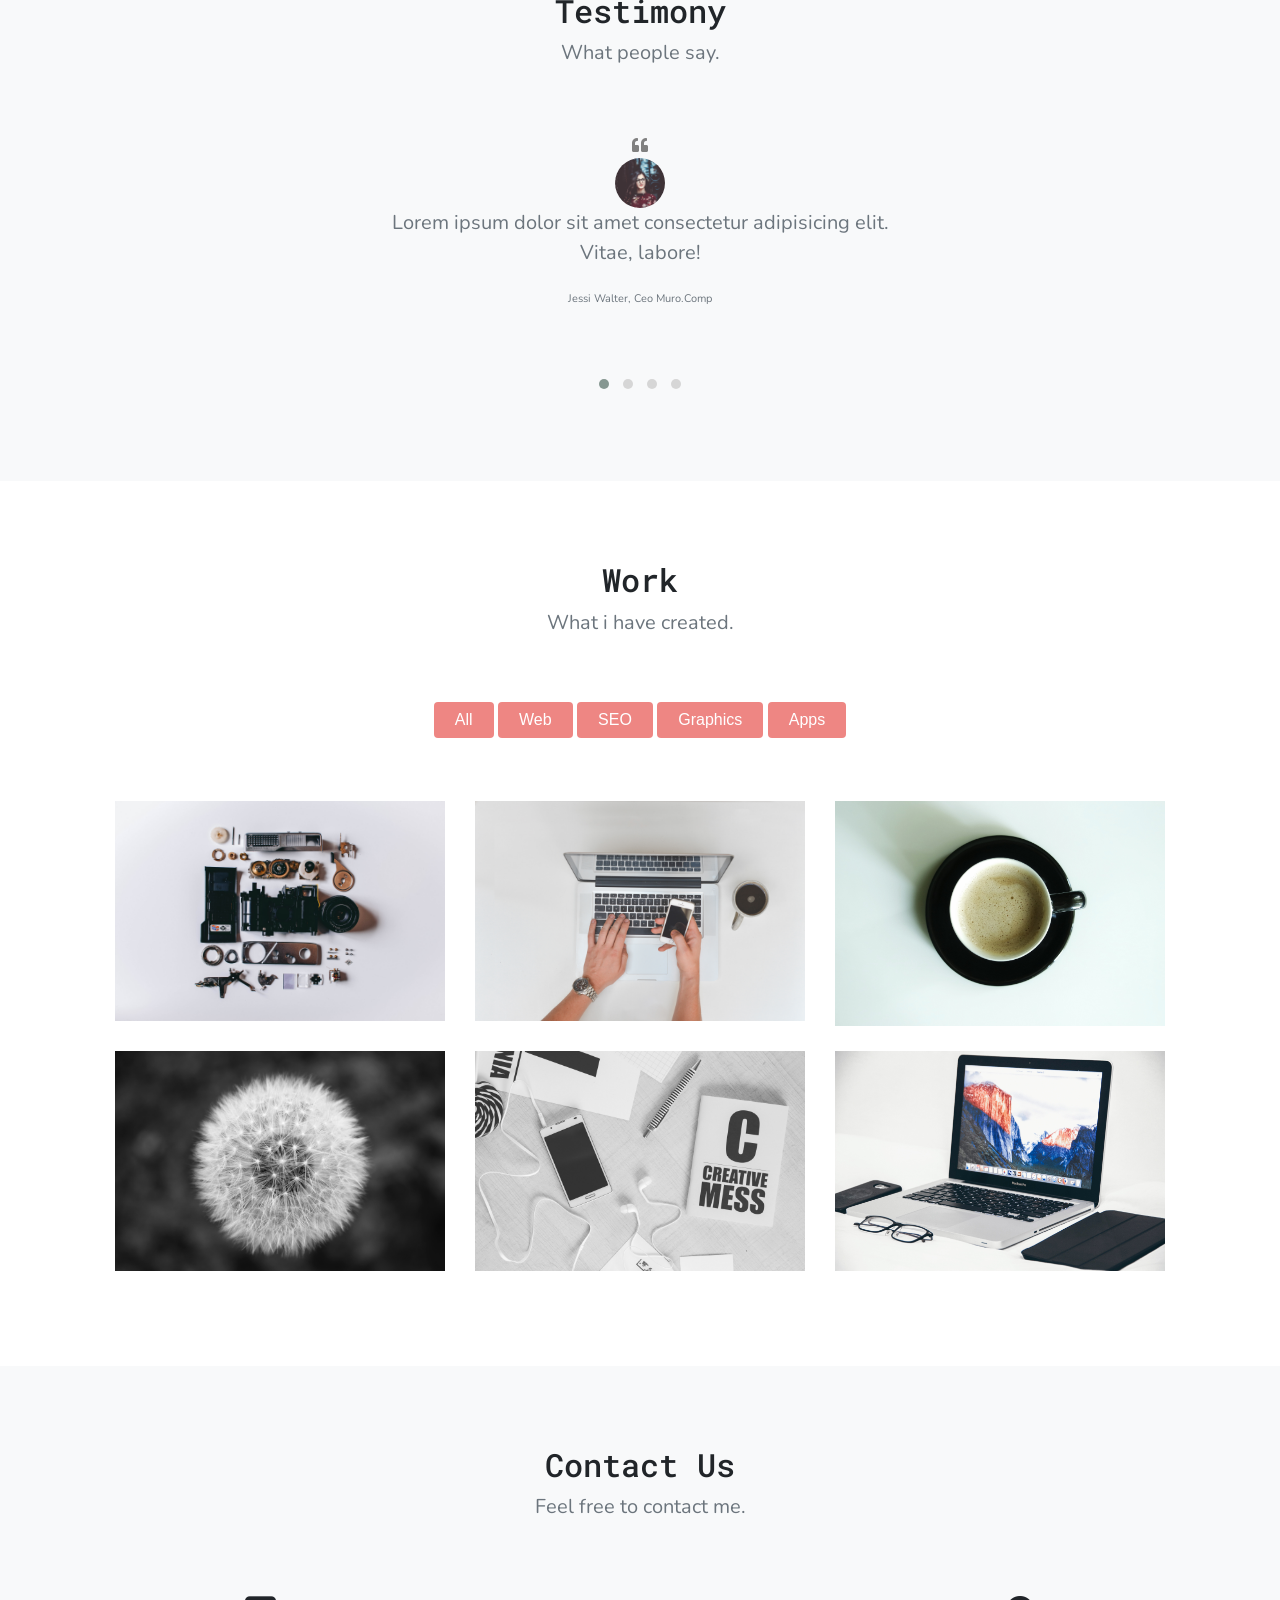
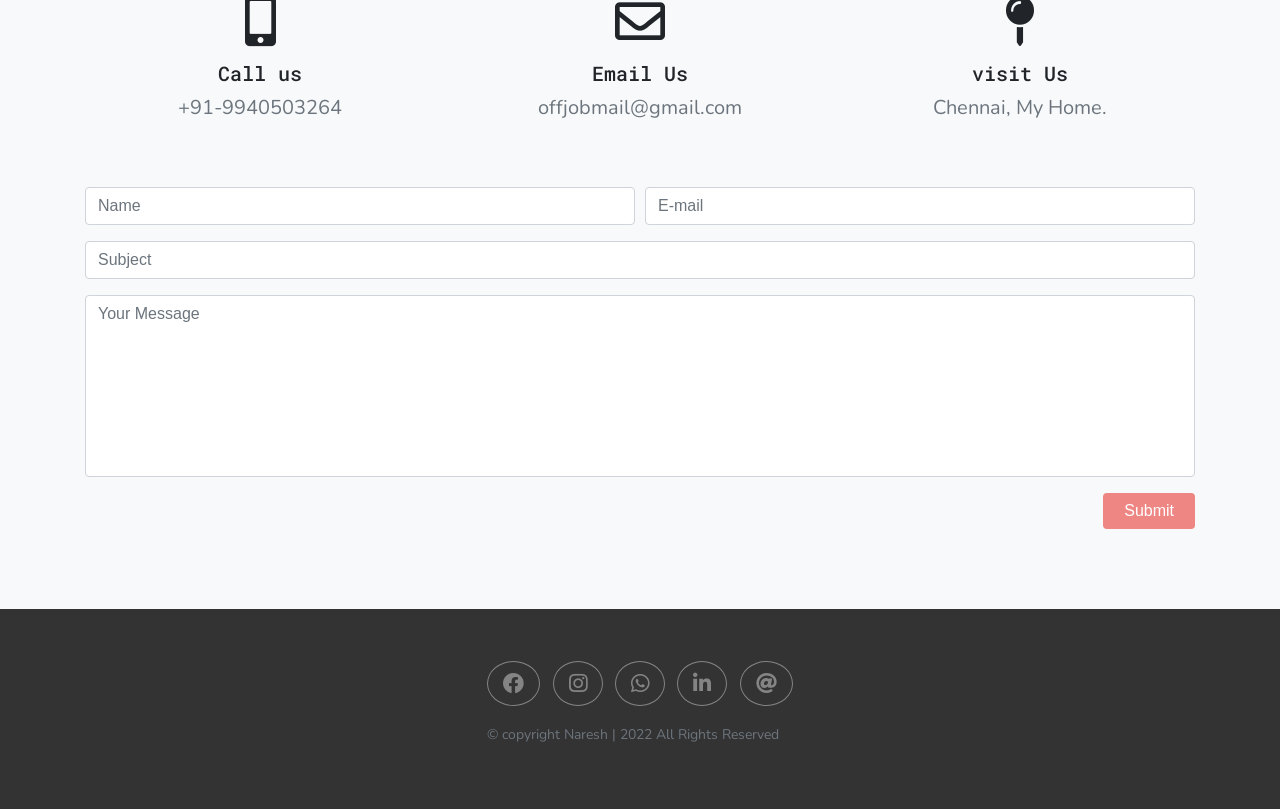
==== commit 287abd29: "adding footer elements" ====
--- a/index.html
+++ b/index.html
@@ -8,6 +8,7 @@
     <link rel="stylesheet" href="lib/bootstrap/css/bootstrap.min.css">
     <link rel="stylesheet" href="lib/owl.carousel.min.css">
     <link rel="stylesheet" href="lib/owl.theme.default.min.css">
+    <link rel="stylesheet" href="">
     <link rel="icon" href="img/portfolio icon-3.jpg">
     <link rel="stylesheet" href="css/style.css">
     <link rel="stylesheet" href="https://use.fontawesome.com/releases/v5.8.1/css/all.css" integrity="sha384-50oBUHEmvpQ+1lW4y57PTFmhCaXp0ML5d60M1M7uH2+nqUivzIebhndOJK28anvf" crossorigin="anonymous">
@@ -425,6 +426,27 @@
     </div>
 </section>
 
+<!-- Footer Section -->
+
+<footer>
+    <div class="container h-100 d-flex align-items-center justify-content-center">
+        <div class="row">
+            <div class="col">
+                <div class="r-icon text-center mt-3">
+                   <ul>
+                       <li class="list-inline-item"><a href="#"><i class="fab fa-facebook"></i></a></li>
+                       <li class="list-inline-item"><a href="#"><i class="fab fa-instagram"></i></a></li>
+                       <li class="list-inline-item"><a href="#"><i class="fab fa-whatsapp"></i></a></li>
+                       <li class="list-inline-item"><a href="#"><i class="fab fa-linkedin-in"></i></a></li>
+                       <li class="list-inline-item"><a href="#"><i class="fas fa-at"></i></a></li>
+                   </ul> 
+                </div>
+                <p class="text-muted"style="font-size:14px">&copy; copyright Naresh | 2022 All Rights Reserved</p>
+            </div>
+        </div>
+    </div>
+</footer>
+
 <!-- js and Jquery section -->
     <script src="lib/jquery-3.6.0.min.js"></script>
     <script src="lib/popper.min.js"></script>
--- a/css/style.css
+++ b/css/style.css
@@ -236,4 +236,29 @@
 .contact .r-icon{
     font-size: 50px;
     text-align: center;
+}
+
+/* Footer Section */
+
+footer{
+    height: 200px;
+    background-color: #333333;
+}
+
+footer .r-icon a{
+    font-size: 21px;
+    color: #848484; padding: 10px 15px;
+    border: 1px solid #848484;
+    border-radius: 50%;
+    margin-bottom: 20px;
+}
+
+footer .r-icon a:hover{
+    border: 1px solid #eee;
+    color: #eee;
+    transition: .5s all;
+}
+
+footer .text-muted{
+    margin-top: 21px;
 }
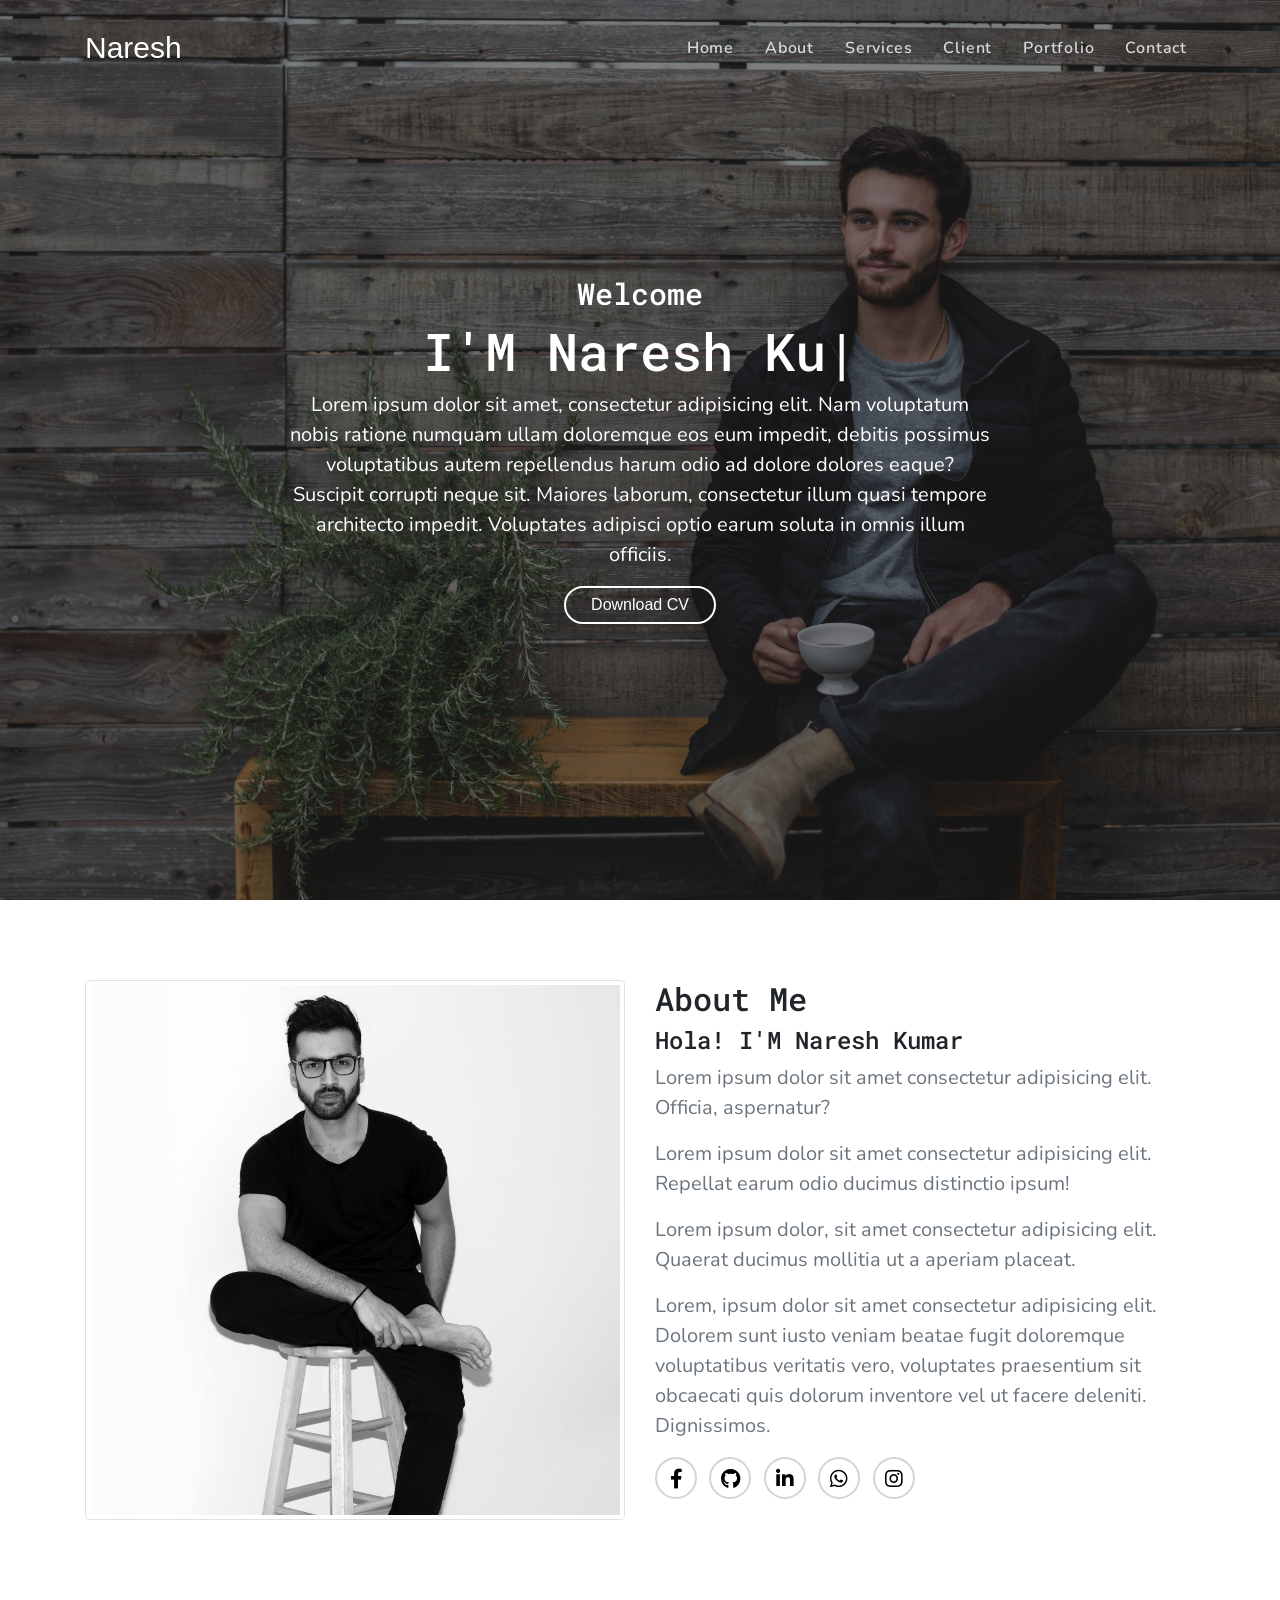
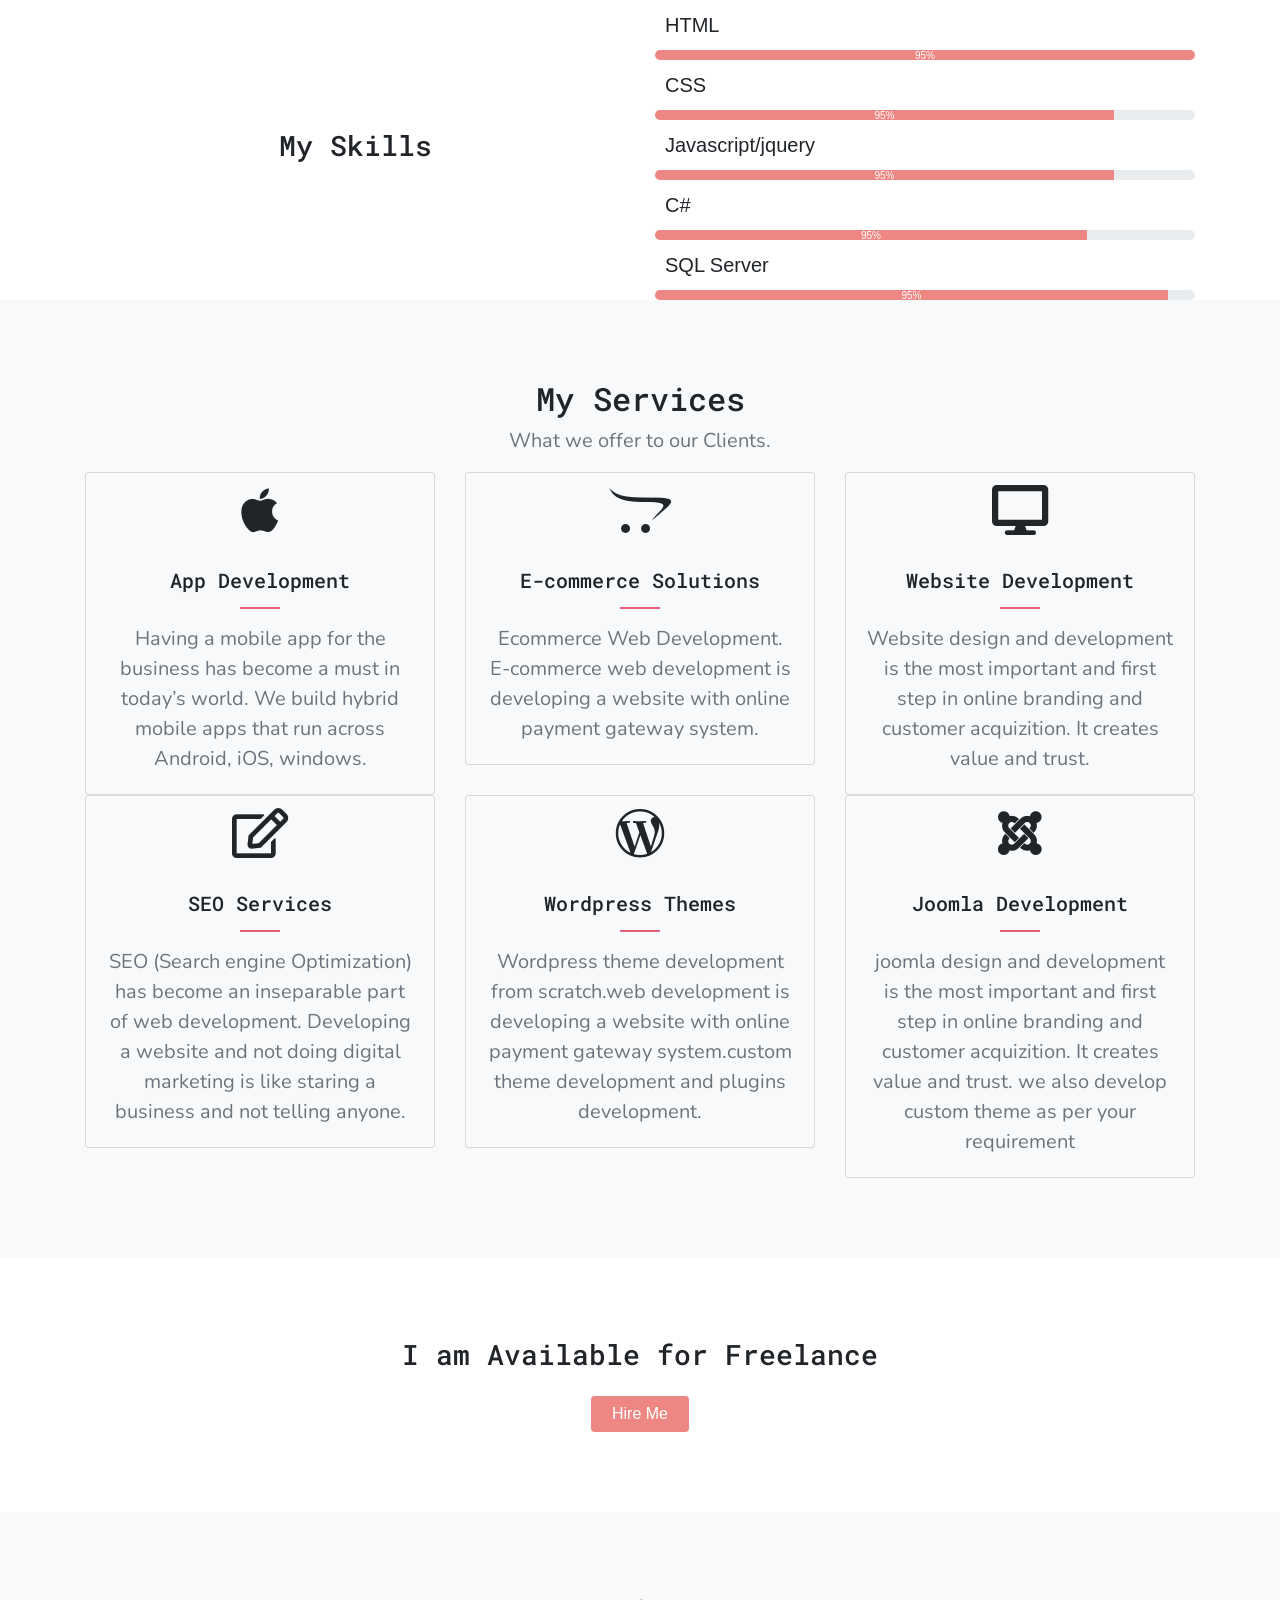
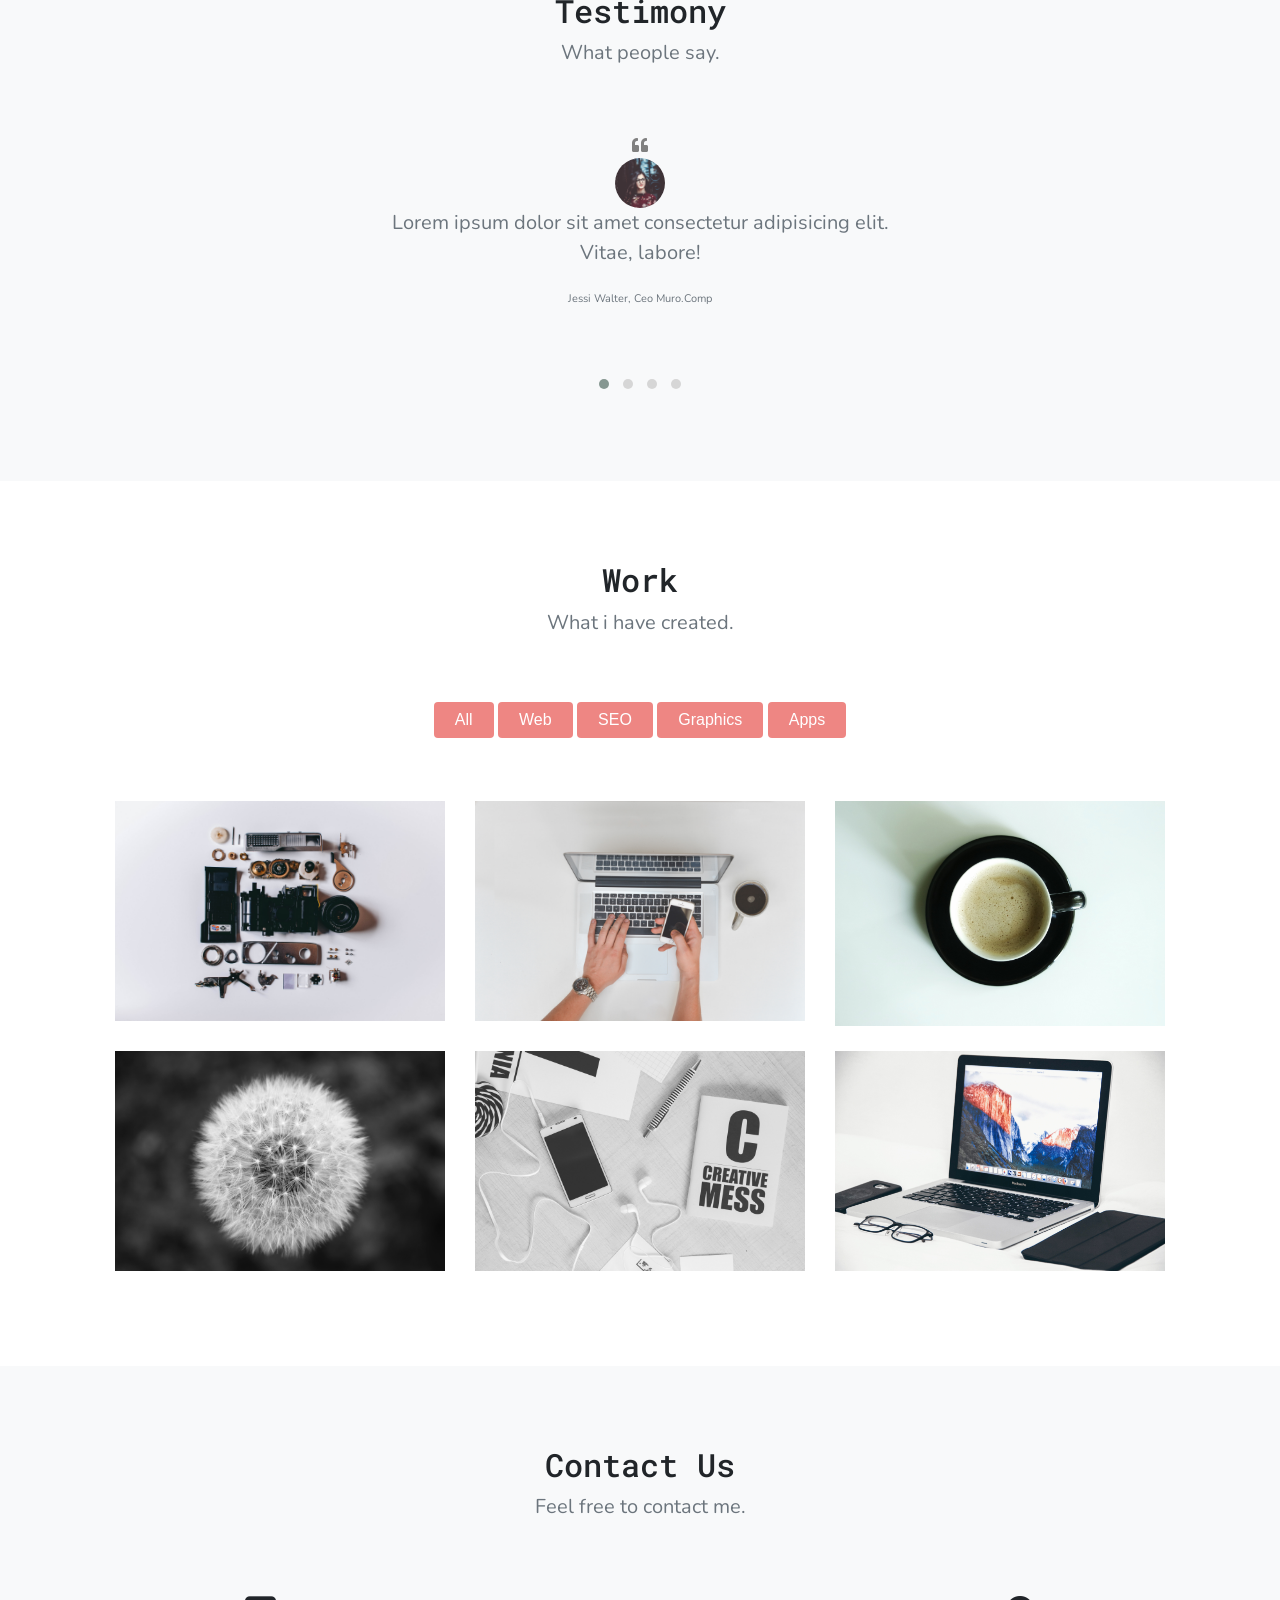
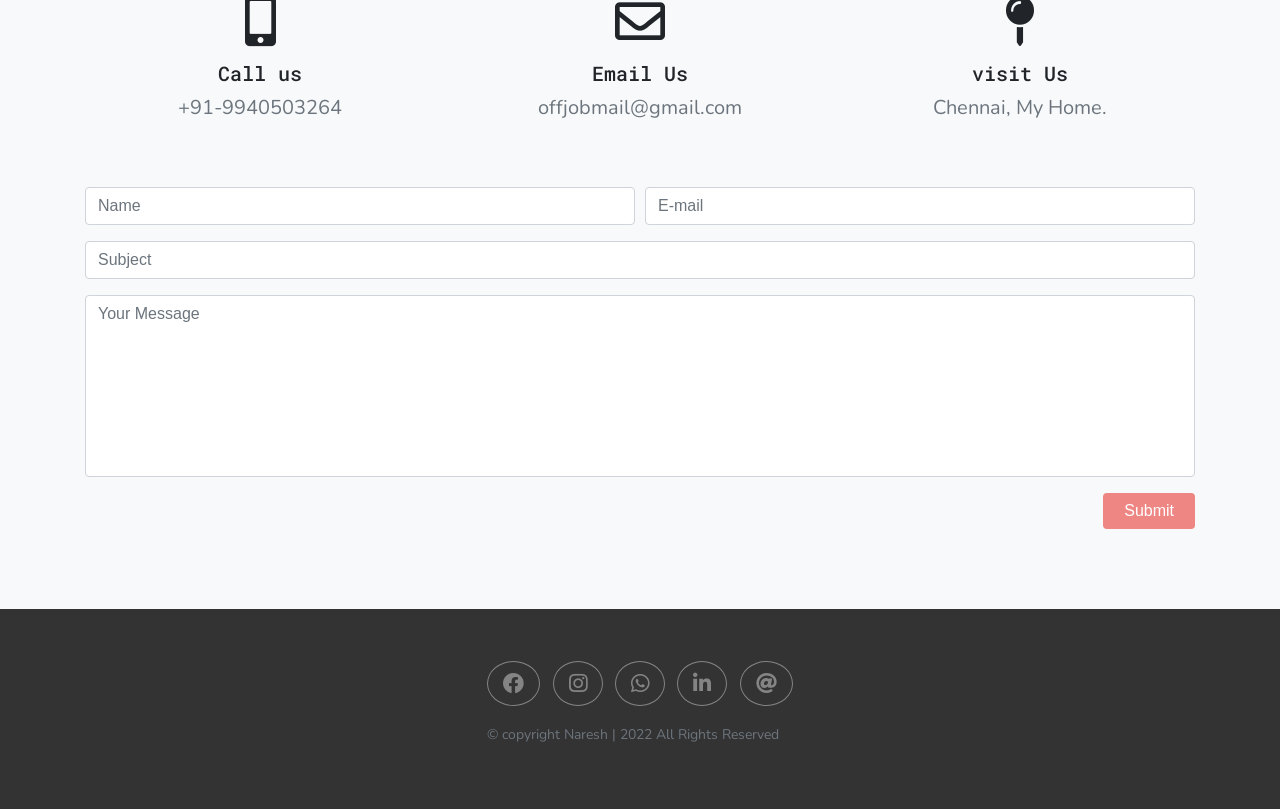
==== commit 76ac8717: "changed icon" ====
--- a/index.html
+++ b/index.html
@@ -8,11 +8,10 @@
     <link rel="stylesheet" href="lib/bootstrap/css/bootstrap.min.css">
     <link rel="stylesheet" href="lib/owl.carousel.min.css">
     <link rel="stylesheet" href="lib/owl.theme.default.min.css">
-    <link rel="stylesheet" href="">
-    <link rel="icon" href="img/portfolio icon-3.jpg">
+    <link rel="icon" href="img/logo.png">
     <link rel="stylesheet" href="css/style.css">
     <link rel="stylesheet" href="https://use.fontawesome.com/releases/v5.8.1/css/all.css" integrity="sha384-50oBUHEmvpQ+1lW4y57PTFmhCaXp0ML5d60M1M7uH2+nqUivzIebhndOJK28anvf" crossorigin="anonymous">
-    <title>Portfolio-1</title>
+    <title>Naresh | Portfolio template</title>
 </head>
 <body>
 
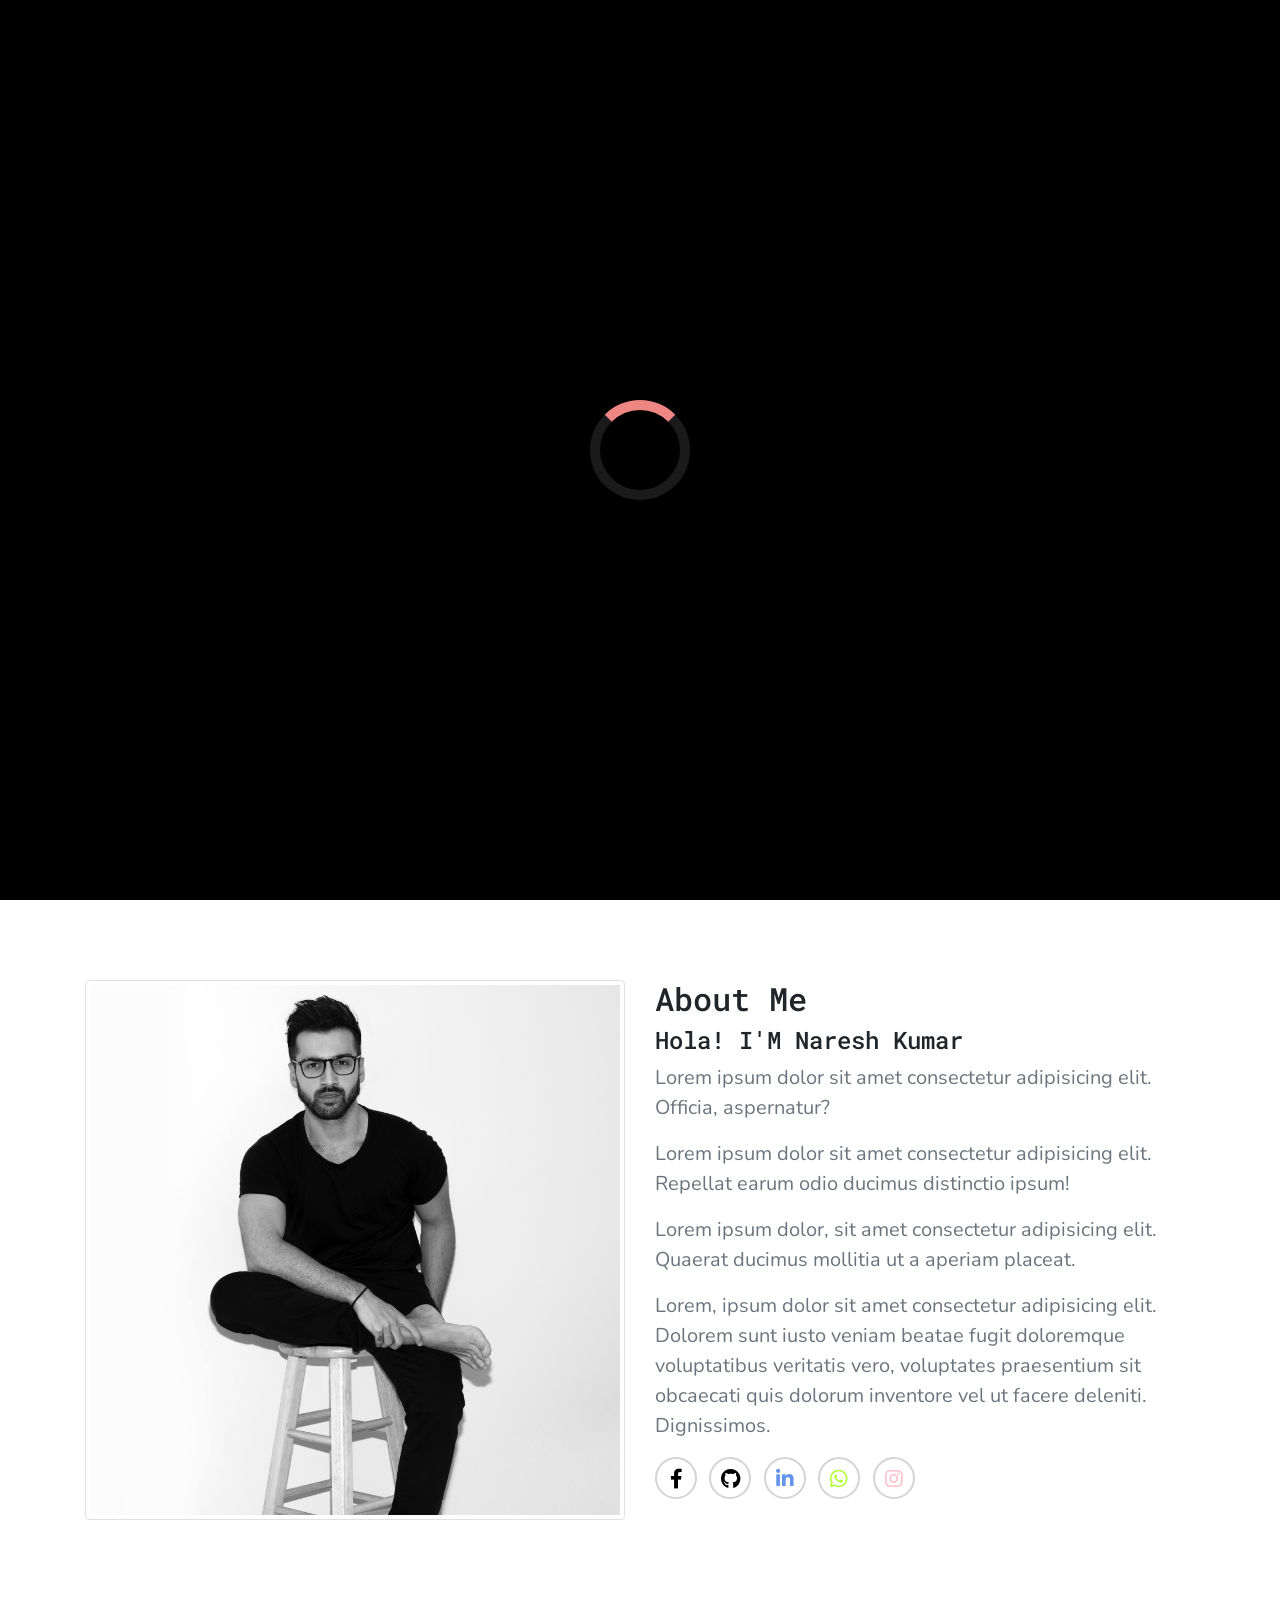
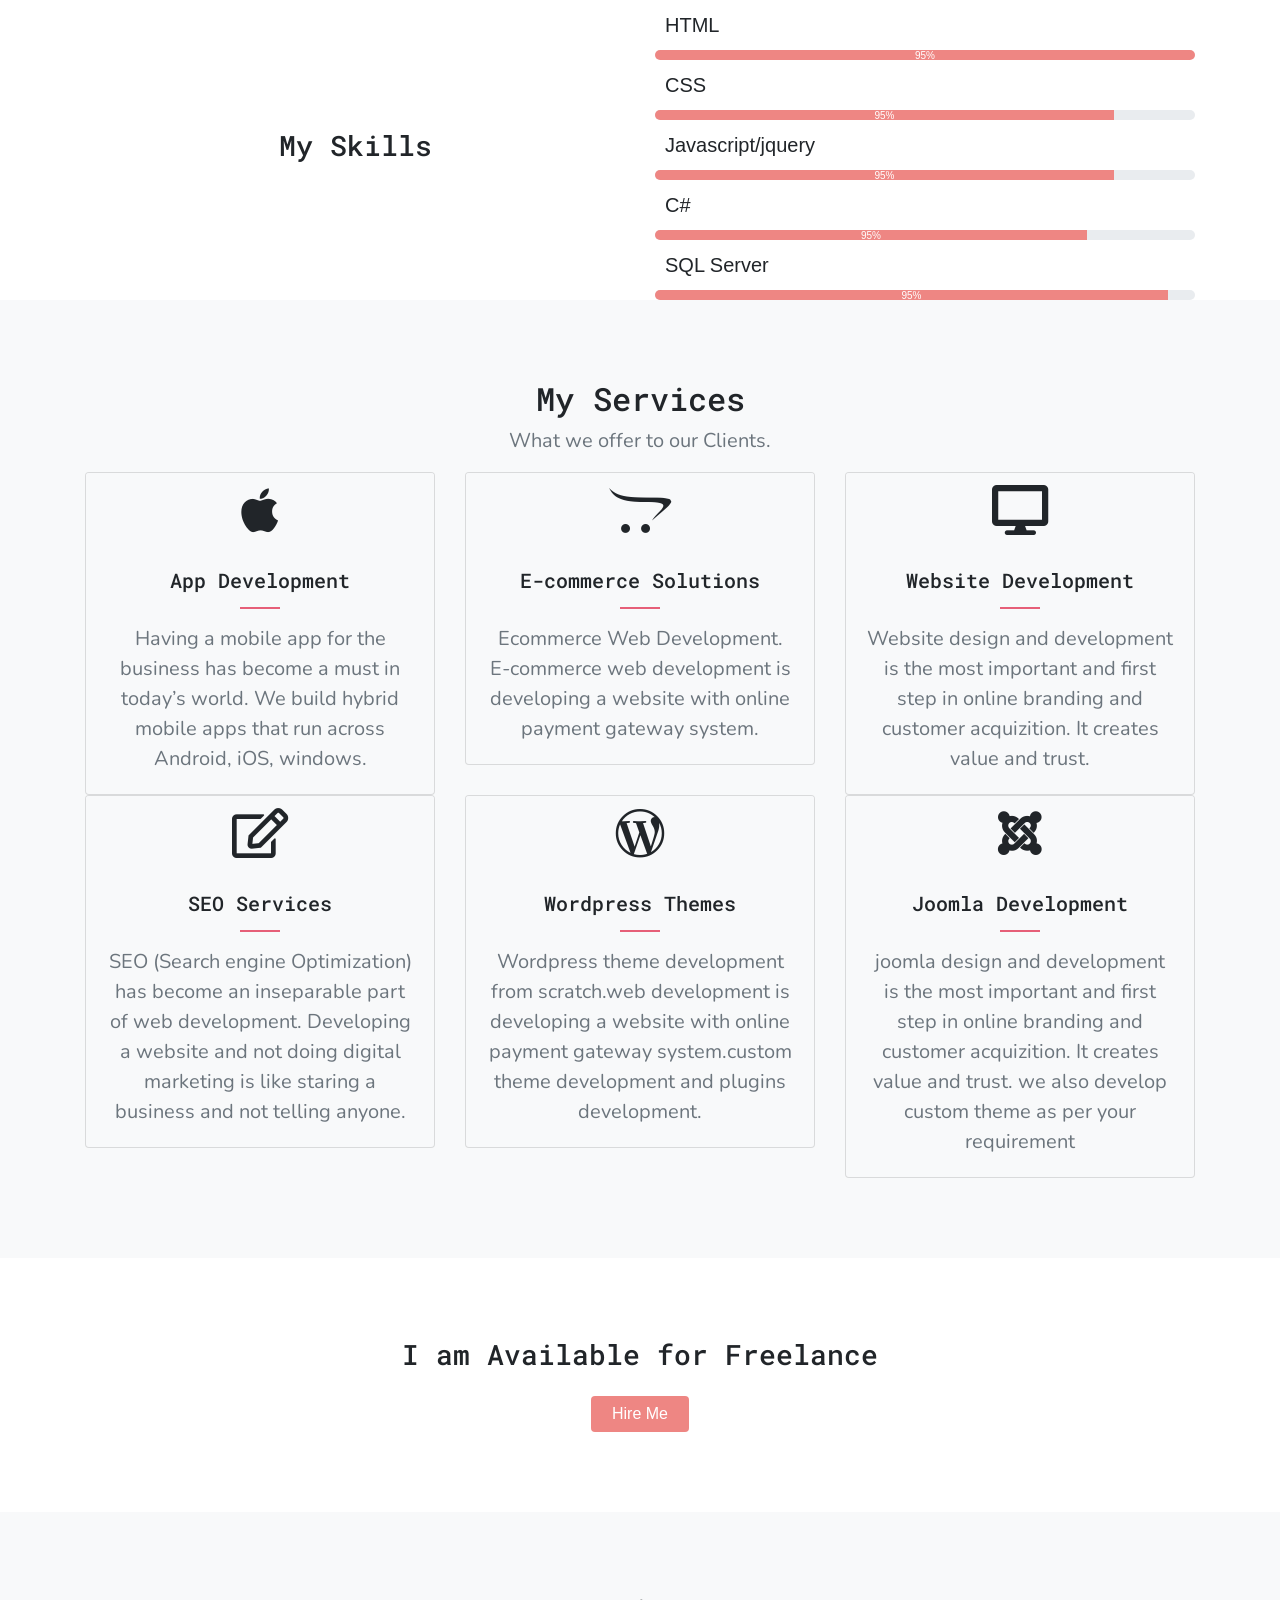
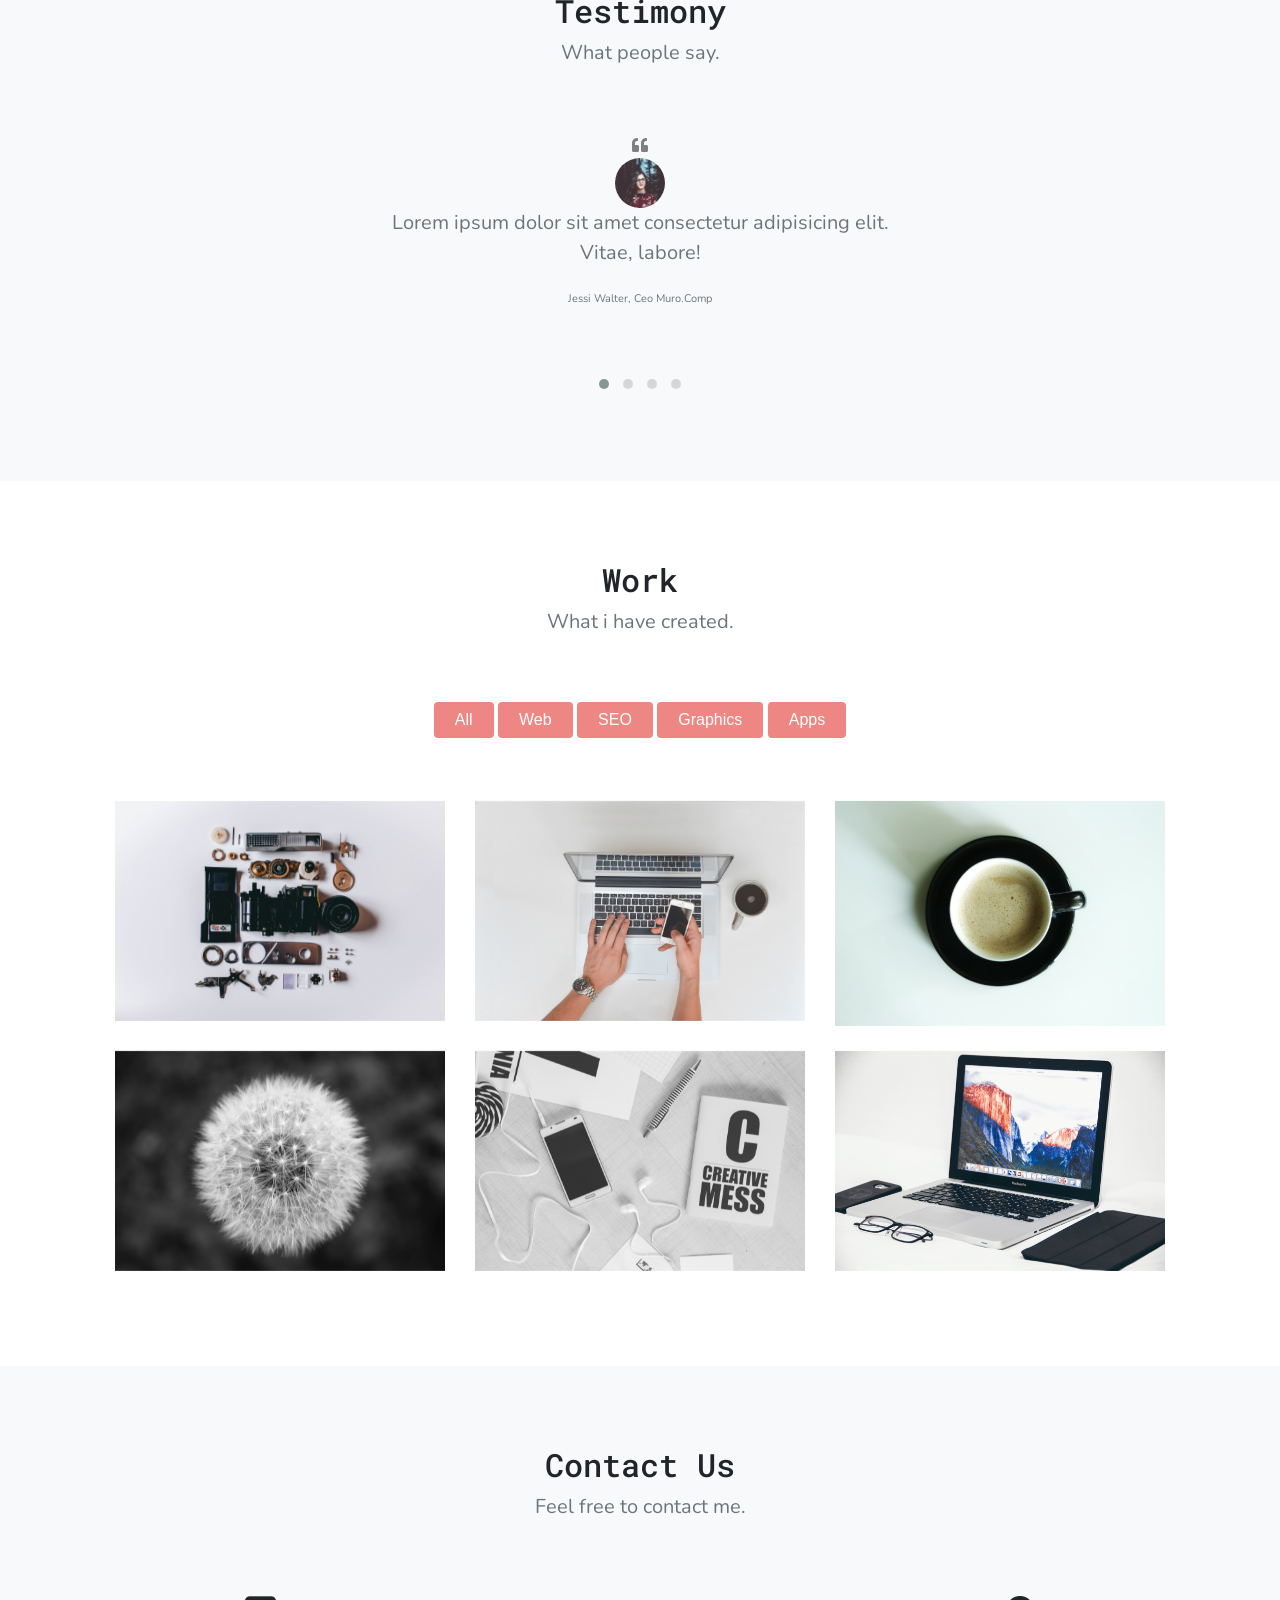
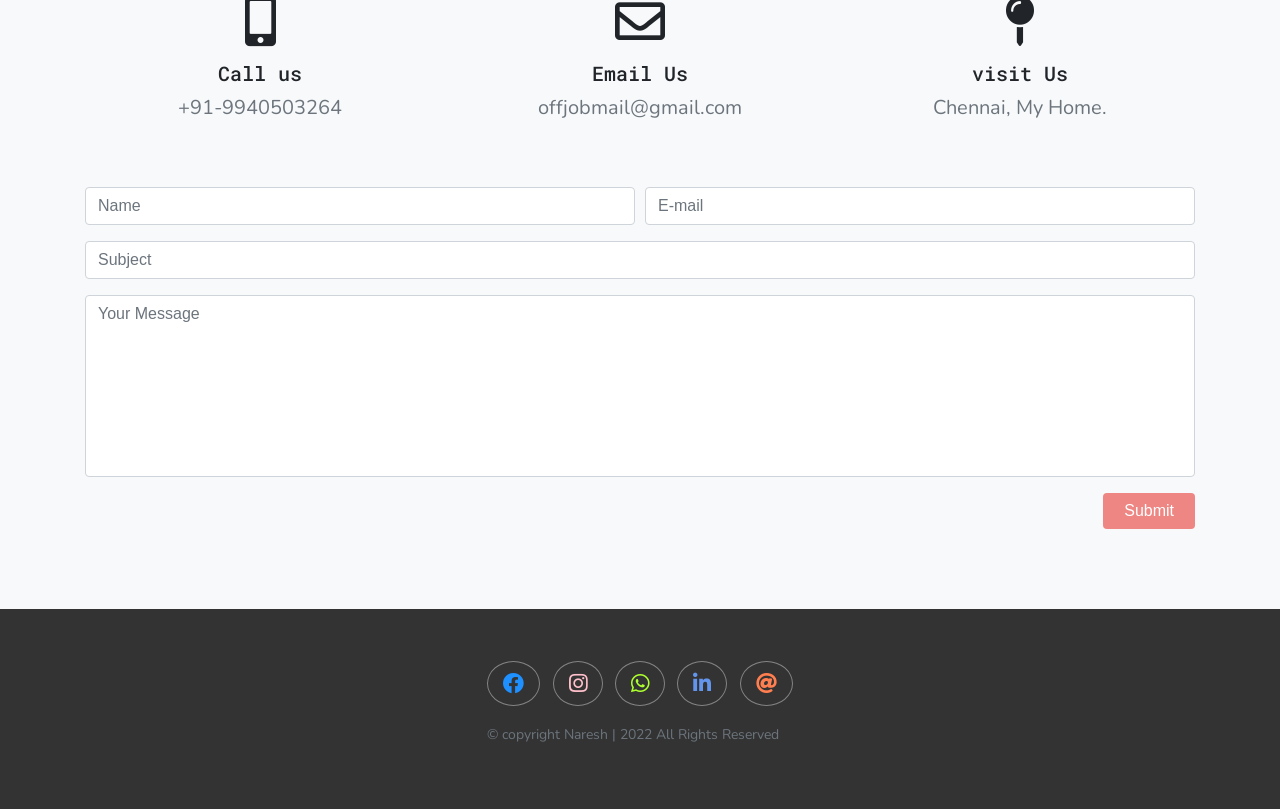
==== commit 60fc501b: "done resizing,changing colors of icon,also adding pdf to the file" ====
--- a/index.html
+++ b/index.html
@@ -11,14 +11,19 @@
     <link rel="icon" href="img/logo.png">
     <link rel="stylesheet" href="css/style.css">
     <link rel="stylesheet" href="https://use.fontawesome.com/releases/v5.8.1/css/all.css" integrity="sha384-50oBUHEmvpQ+1lW4y57PTFmhCaXp0ML5d60M1M7uH2+nqUivzIebhndOJK28anvf" crossorigin="anonymous">
+    <link rel="stylesheet" href="lib/animate.css">
     <title>Naresh | Portfolio template</title>
 </head>
 <body>
 
+    <div class="preloader">
+        <div class="circle"></div>
+    </div>
+
     <nav class="navbar navbar-expand-md  sticky  fixed-top r-nav">
         <div class="container">
     
-          <a class="navbar-brand animated fadeInLeft" href="#">Naresh</a>
+          <a class="navbar-brand animated fadeInLeft" href="#"><img class="img-thumbnailchellam" src="img/n.png" alt="my icon"></a>
           <button class="navbar-toggler" type="button" data-toggle="collapse" data-target="#navbarId" >
             <span><i class="fas fa-bars hamburger"></i></span>
           </button>
@@ -51,11 +56,11 @@
     <div class="container-fluid header-content">
         <div class="row">
             <div class="col text-center">
-                <div class="content-box">
+                <div class="content-box animated fadeInup wrapper">
                     <h4>Welcome</h4>
-                    <h1>I'M <span class="element"></span> </h1>
+                    <h1 class="element-360"> I'M <span class="element element-360" style="color:#ee8683;font-weight:bold"></span> </h1>
                     <p>Lorem ipsum dolor sit amet, consectetur adipisicing elit. Nam voluptatum nobis ratione numquam ullam doloremque eos eum impedit, debitis possimus voluptatibus autem repellendus harum odio ad dolore dolores eaque? Suscipit corrupti neque sit. Maiores laborum, consectetur illum quasi tempore architecto impedit. Voluptates adipisci optio earum soluta in omnis illum officiis.</p>
-                    <a href="#" class="btn">Download CV</a>
+                    <a href="Naresh Kumar Resume.pdf" class="btn">Download CV</a>
                 </div>
 
             </div>
@@ -66,10 +71,10 @@
 <section class="about r-p" id="about">
     <div class="container">
         <div class="row">
-            <div class="col-lg-6">
+            <div class="col-lg-6 lightspeedin">
                 <img src="img/profile.jpg" class="img-fluid img-thumbnail" alt="profile picture">
             </div>
-            <div class="col-lg-6 mt-5 mt-lg-0">
+            <div class="col-lg-6 mt-5 mt-lg-0 fadefromleft">
                 <h2>About Me</h2>
                 <h4>Hola! I'M <span style="color:#e96f85"></span> Naresh Kumar</h4>
                 <p>Lorem ipsum dolor sit amet consectetur adipisicing elit. Officia, aspernatur?</p>
@@ -91,10 +96,10 @@
 <section class="exp-class" id="exp-id">
     <div class="container">
         <div class="row">
-            <div class="col-md-6 d-flex justify-content-center align-items-center">
+            <div class="col-md-6 d-flex justify-content-center align-items-center fadefromRight">
                 <h3 class="">My Skills</h3>
             </div>
-            <div class="col-md-6">
+            <div class="col-md-6 fadefromleft">
                 <label>HTML</label>
                 <div class="progress">
                     <div class="progress-bar" role="progressbar" style="width:0%;" aria-valuenow="0" aria-valuemin="0" aria-valuemax="100">95%</div>
@@ -122,7 +127,7 @@
 
 <!-- Services -->
 
-<section class="services-class bg-sec r-p" id="services-id">
+<section class="services-class bg-sec r-p" id="services">
     <div class="container text-center">
         <div class="row">
             <div class="col">
@@ -238,7 +243,7 @@
  <section class="hire-me r-p" id="hire-id">
      <div class="container text-center">
          <div class="row">
-             <div class="col">
+             <div class="col fadefromRight">
                  <h3 class="mb-4">I am Available for Freelance</h3>
                  <a href="#" class="btn r-btn">Hire Me</a>
              </div>
@@ -248,11 +253,11 @@
 
 <!-- Testimony Section -->
 
-<section class="testimony-class r-p bg-sec" id="testimony-id">
+<section class="testimony-class r-p bg-sec" id="testimony">
 <div class="container text-center">
-    <div class="row">
+    <div class="row fadefromleft">
         <div class="col">
-            <h2>Testimony</h2>
+            <h2 class="tmony">Testimony</h2>
             <p>What people say.</p>
         </div>
     </div>
@@ -306,11 +311,11 @@
 
 <!-- Work with img gallery-->
 
-<section class="work r-p">
+<section class="work r-p" id="work">
     <div class="container text-center">
-        <div class="row">
+        <div class="row lightspeedin">
             <div class="col mb-5">
-                <h2>Work</h2>
+                <h2 class="tmony">Work</h2>
                 <p>What i have created.</p>
             </div>
         </div>
@@ -362,11 +367,11 @@
 
 <!-- Contact Section -->
 
-<section class="contact r-p bg-sec">
+<section class="contact r-p bg-sec" id="contact">
     <div class="container text-center">
-        <div class="row">
+        <div class="row rollin">
             <div class="col">
-                <h2>Contact Us</h2>
+                <h2 class="tmony">Contact Us</h2>
                 <p>Feel free to contact me.</p>
             </div>
         </div>
@@ -401,7 +406,7 @@
         </div>
 
             <div class="row mt-5">
-                <div class="col">
+                <div class="col slideinup">
                     <form>
                         <div class="form-row">
                             <div class="form-group col-md-6">
@@ -428,7 +433,7 @@
 <!-- Footer Section -->
 
 <footer>
-    <div class="container h-100 d-flex align-items-center justify-content-center">
+    <div class="container h-100 d-flex align-items-center justify-content-center slideinup">
         <div class="row">
             <div class="col">
                 <div class="r-icon text-center mt-3">
--- a/css/style.css
+++ b/css/style.css
@@ -5,6 +5,17 @@
 * {
   margin: 0;
   padding: 0;
+}
+
+.img-thumbnailchellam{
+  width: 55px;
+  height: 55px;
+  border-radius: 50%;
+  border: 0;
+  outline: none;
+  border-style: none;
+  padding: 0;
+  margin: 10px;
 }
 
 h1,
@@ -36,6 +47,73 @@
   padding: 5px 20px;
   background-color: #ee8683 !important;
   color: white !important;
+}
+
+/* pre-loader */
+
+.preloader {
+  position: fixed;
+  top: 0;
+  left: 0;
+  width: 100%;
+  height: 100%;
+  background-color: #000;
+  z-index: 99998;
+}
+
+.preloader:before {
+  content: '';
+  position: absolute;
+  bottom: 0;
+  width: 100%;
+  height: 50%;
+  background: #000;
+  transition: 1s;
+}
+
+.preloader:after {
+  content: '';
+  position: absolute;
+  top: 0;
+  width: 100%;
+  height: 50%;
+  background: #000;
+  transition: 1s;
+}
+
+.preloader.complete:before {
+  bottom: -50%;
+}
+
+.preloader.complete:after {
+  top: -50%;
+}
+
+.preloader.complete {
+  visibility: hidden;
+}
+
+.circle {
+  position: absolute;
+  top: 50%;
+  left: 50%;
+  transform: translate(-50%, -50%);
+  width: 100px;
+  height: 100px;
+  border-radius: 50%;
+  border: 10px solid rgba(255, 255, 255, 0.1);
+  border-top: 10px solid #ee8683;
+  animation: animate 1.5s infinite linear;
+  z-index: 99999;
+}
+
+@keyframes animate {
+  0% {
+    transform: translate(-50%, -50%) rotate(0deg);
+  }
+  100% {
+    transform: translate(-50%, -50%) rotate(360deg);
+  }
 }
 
 /* Navigation */
@@ -114,7 +192,7 @@
 }
 
 .content-box h4 {
-  font-size: 30px;
+  font-size: 50px;
 }
 
 .content-box h1 {
@@ -226,39 +304,118 @@
 
 /* Work carousel card-wrapper */
 
-.work .card-wrapper{
+.work .card-wrapper {
+  padding-top: 15px;
+  padding-bottom: 15px;
+}
+
+/* Contact-us */
+
+.contact .r-icon {
+  font-size: 50px;
+  text-align: center;
+}
+
+/* Footer Section */
+
+footer {
+  height: 200px;
+  background-color: #333333;
+}
+
+footer .r-icon a {
+  font-size: 21px;
+  color: #848484;
+  padding: 10px 15px;
+  border: 1px solid #848484;
+  border-radius: 50%;
+  margin-bottom: 20px;
+}
+
+footer .r-icon a:hover {
+  border: 1px solid #eee;
+  color: #eee;
+  transition: 0.5s all;
+}
+
+footer .text-muted {
+  margin-top: 21px;
+}
+
+/* icon-coloring */
+
+.fa-facebook:before {
+  content: "\f09a";
+  color: dodgerblue;
+}
+
+.fa-instagram:before {
+  content: "\f16d";
+  color: pink;
+}
+.fa-whatsapp:before {
+  content: "\f232";
+  color: greenyellow;
+}
+
+.fa-linkedin-in:before {
+  content: "\f0e1";
+  color: cornflowerblue;
+}
+.fa-at:before {
+  content: "\f1fa";
+  color: coral;
+}
+
+/* Media query */
+@media (max-width: 360px) {
+  .list-inline {
+    padding-left: 25px;
     padding-top: 15px;
-    padding-bottom: 15px;
-}
-
-/* Contact-us */
-
-.contact .r-icon{
-    font-size: 50px;
-    text-align: center;
-}
-
-/* Footer Section */
-
-footer{
-    height: 200px;
-    background-color: #333333;
-}
-
-footer .r-icon a{
-    font-size: 21px;
-    color: #848484; padding: 10px 15px;
-    border: 1px solid #848484;
-    border-radius: 50%;
-    margin-bottom: 20px;
-}
-
-footer .r-icon a:hover{
-    border: 1px solid #eee;
-    color: #eee;
-    transition: .5s all;
-}
-
-footer .text-muted{
-    margin-top: 21px;
-}+    list-style: none;
+  }
+
+  .r-p {
+    padding-top: 37px;
+    padding-bottom: 32px;
+}
+
+.h1, .h2, .h3, .h4, .h5, .h6, h1, h2, h3, h4, h5, h6 {
+    margin-bottom: 0.5rem;
+    padding-right: -11px;
+    font-weight: 500;
+    line-height: 1.2;
+}
+
+.tmony{
+    padding: 0;
+}
+
+nav .navbar-brand {
+    font-size: 25px;
+    margin-left: 10px;
+    color: white;
+}
+
+.wrapper h1,span{
+  font-size: 30px;
+  margin-bottom: 20px;
+}
+
+.wrapper h4{
+  font-size: 35px;
+  margin-bottom: 25px;
+}
+
+.img-thumbnailchellam {
+  width: 51px;
+  height: 43px;
+  border-radius: 50%;
+  border: 0;
+  outline: none;
+  border-style: none;
+  padding: 0;
+  margin: 10px;
+}
+
+}
